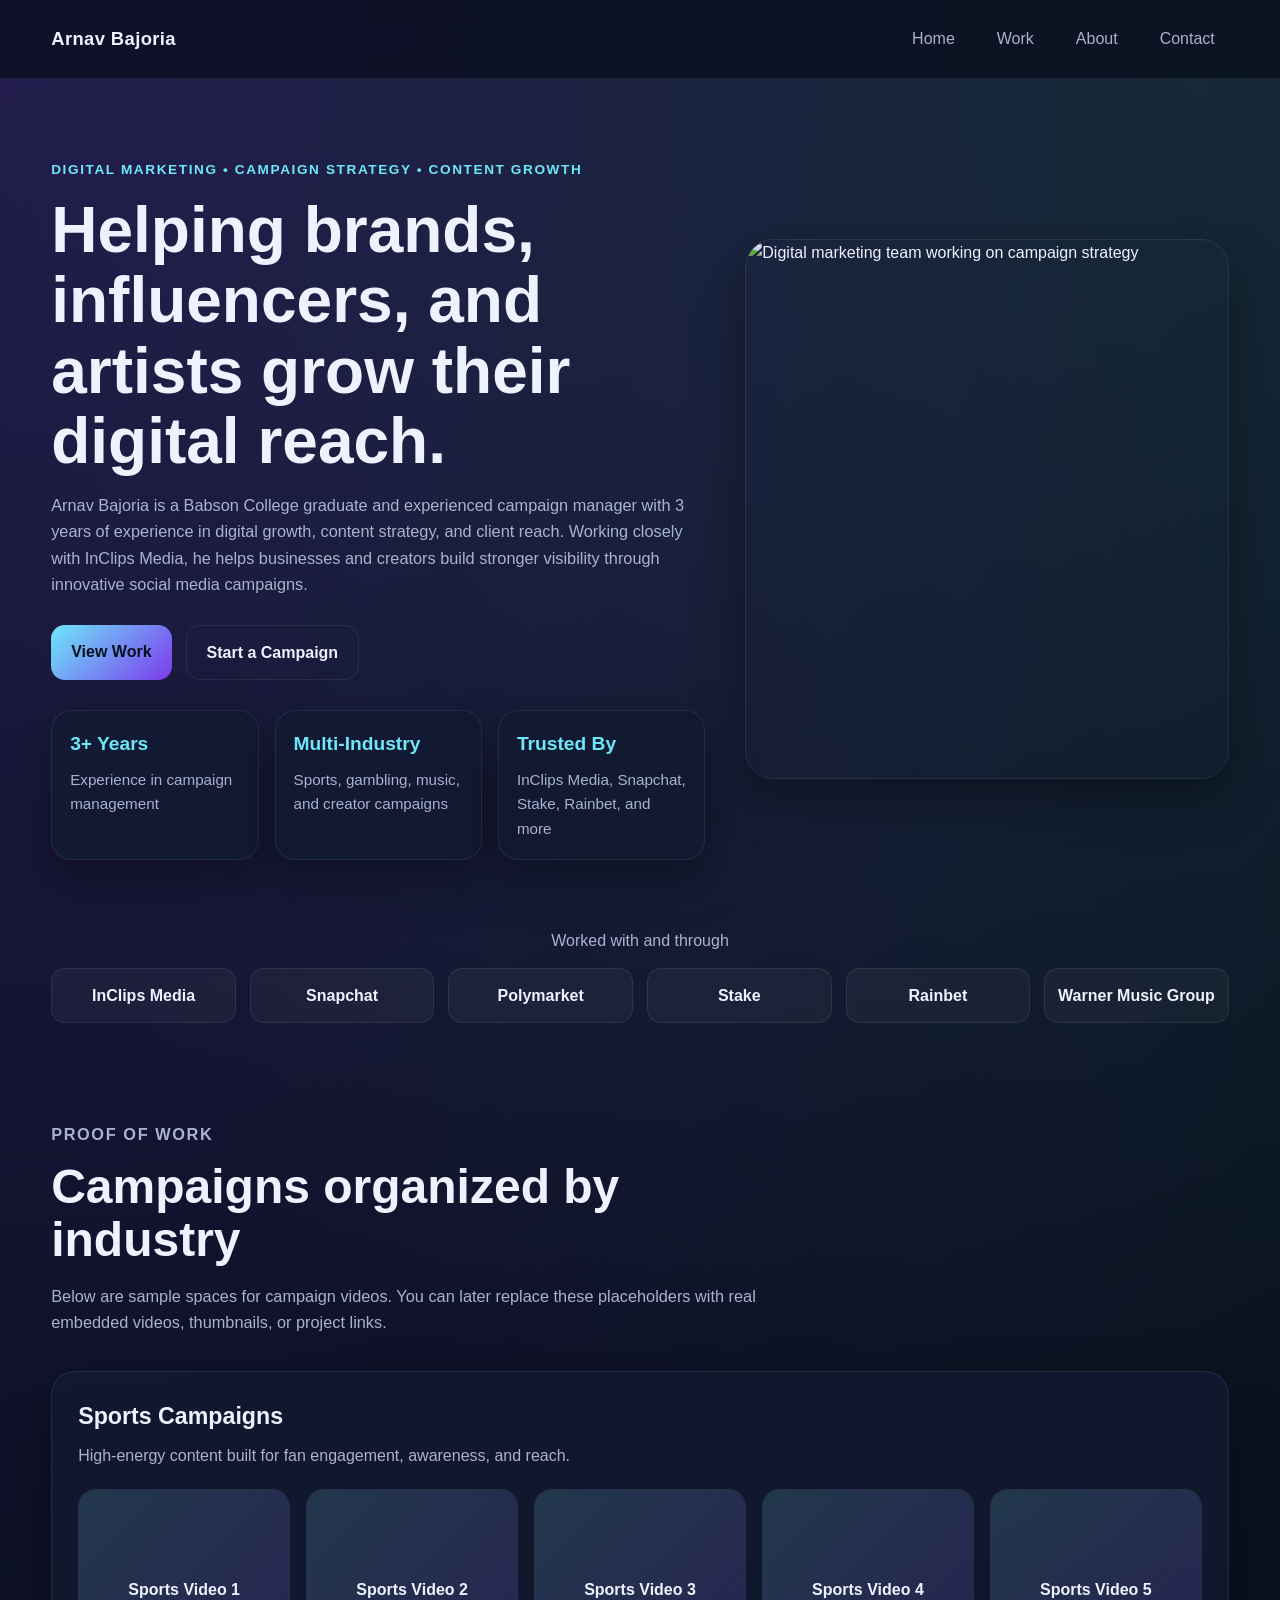
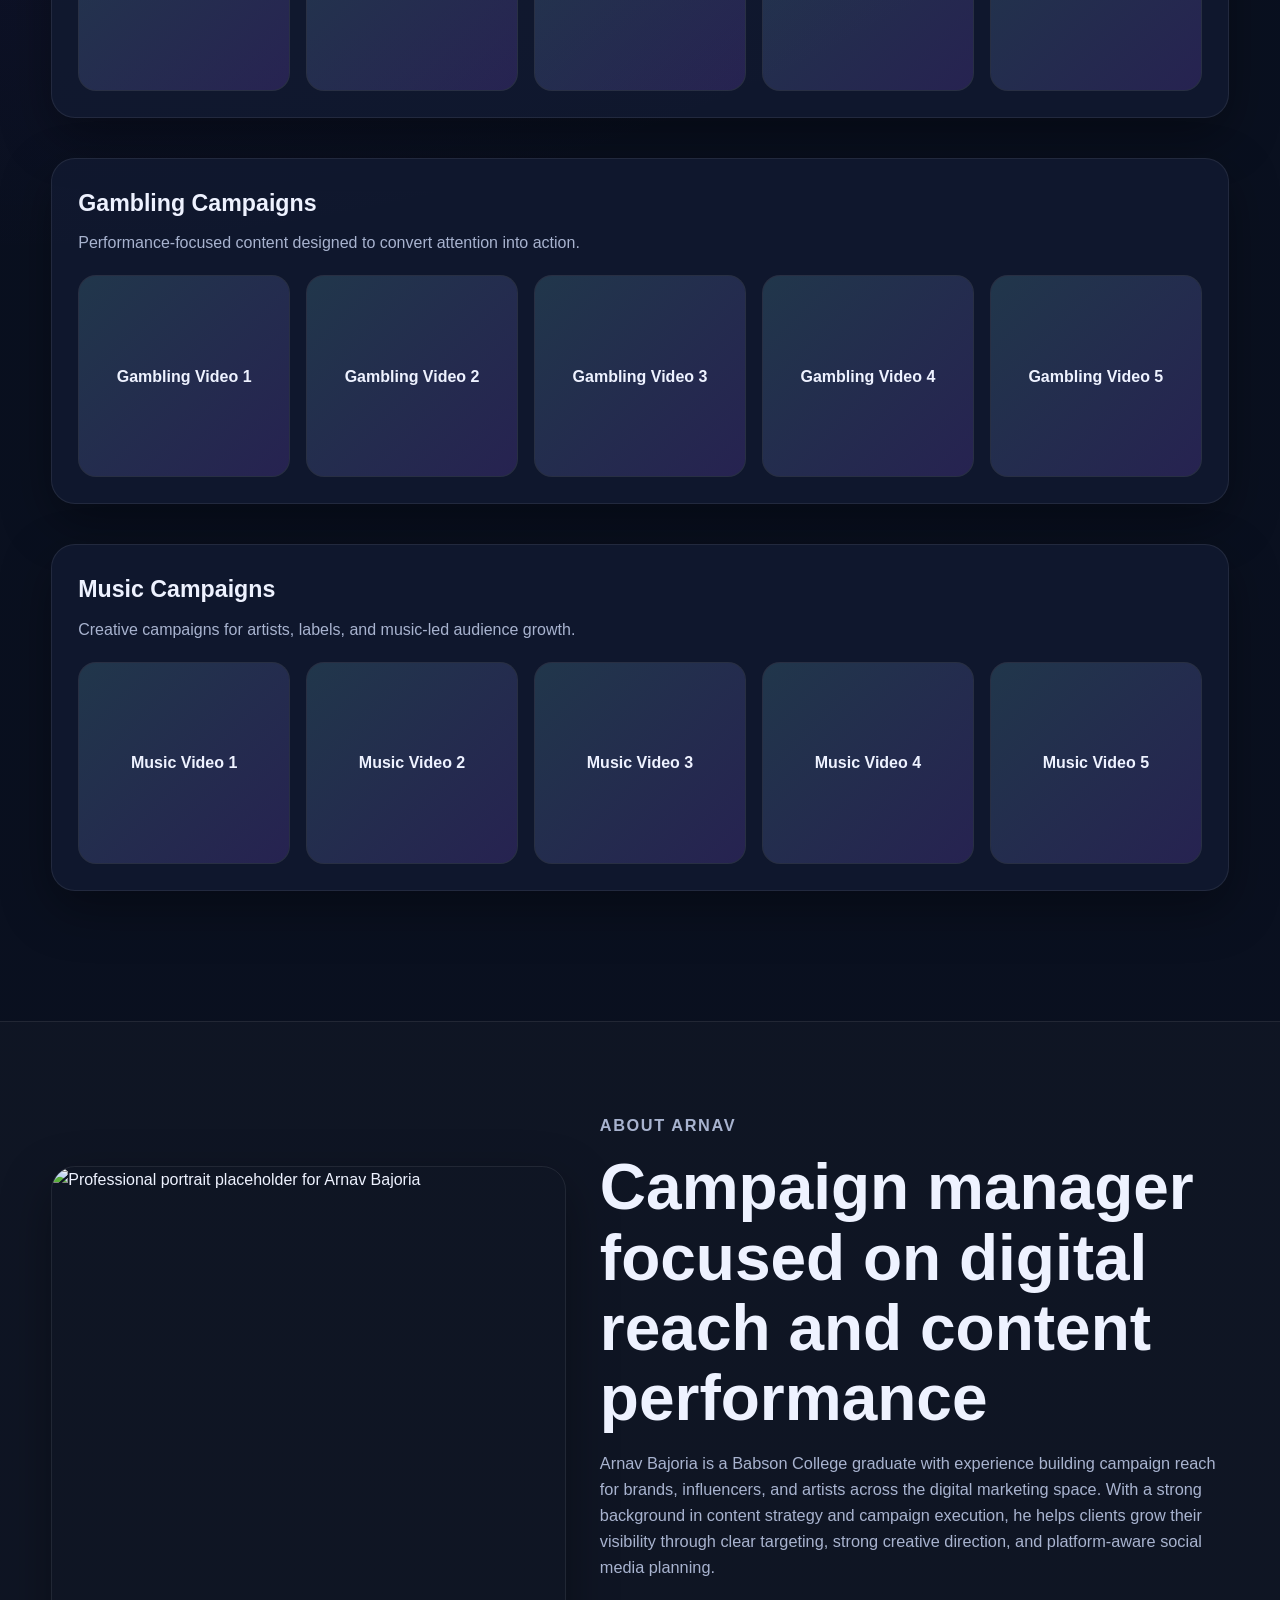
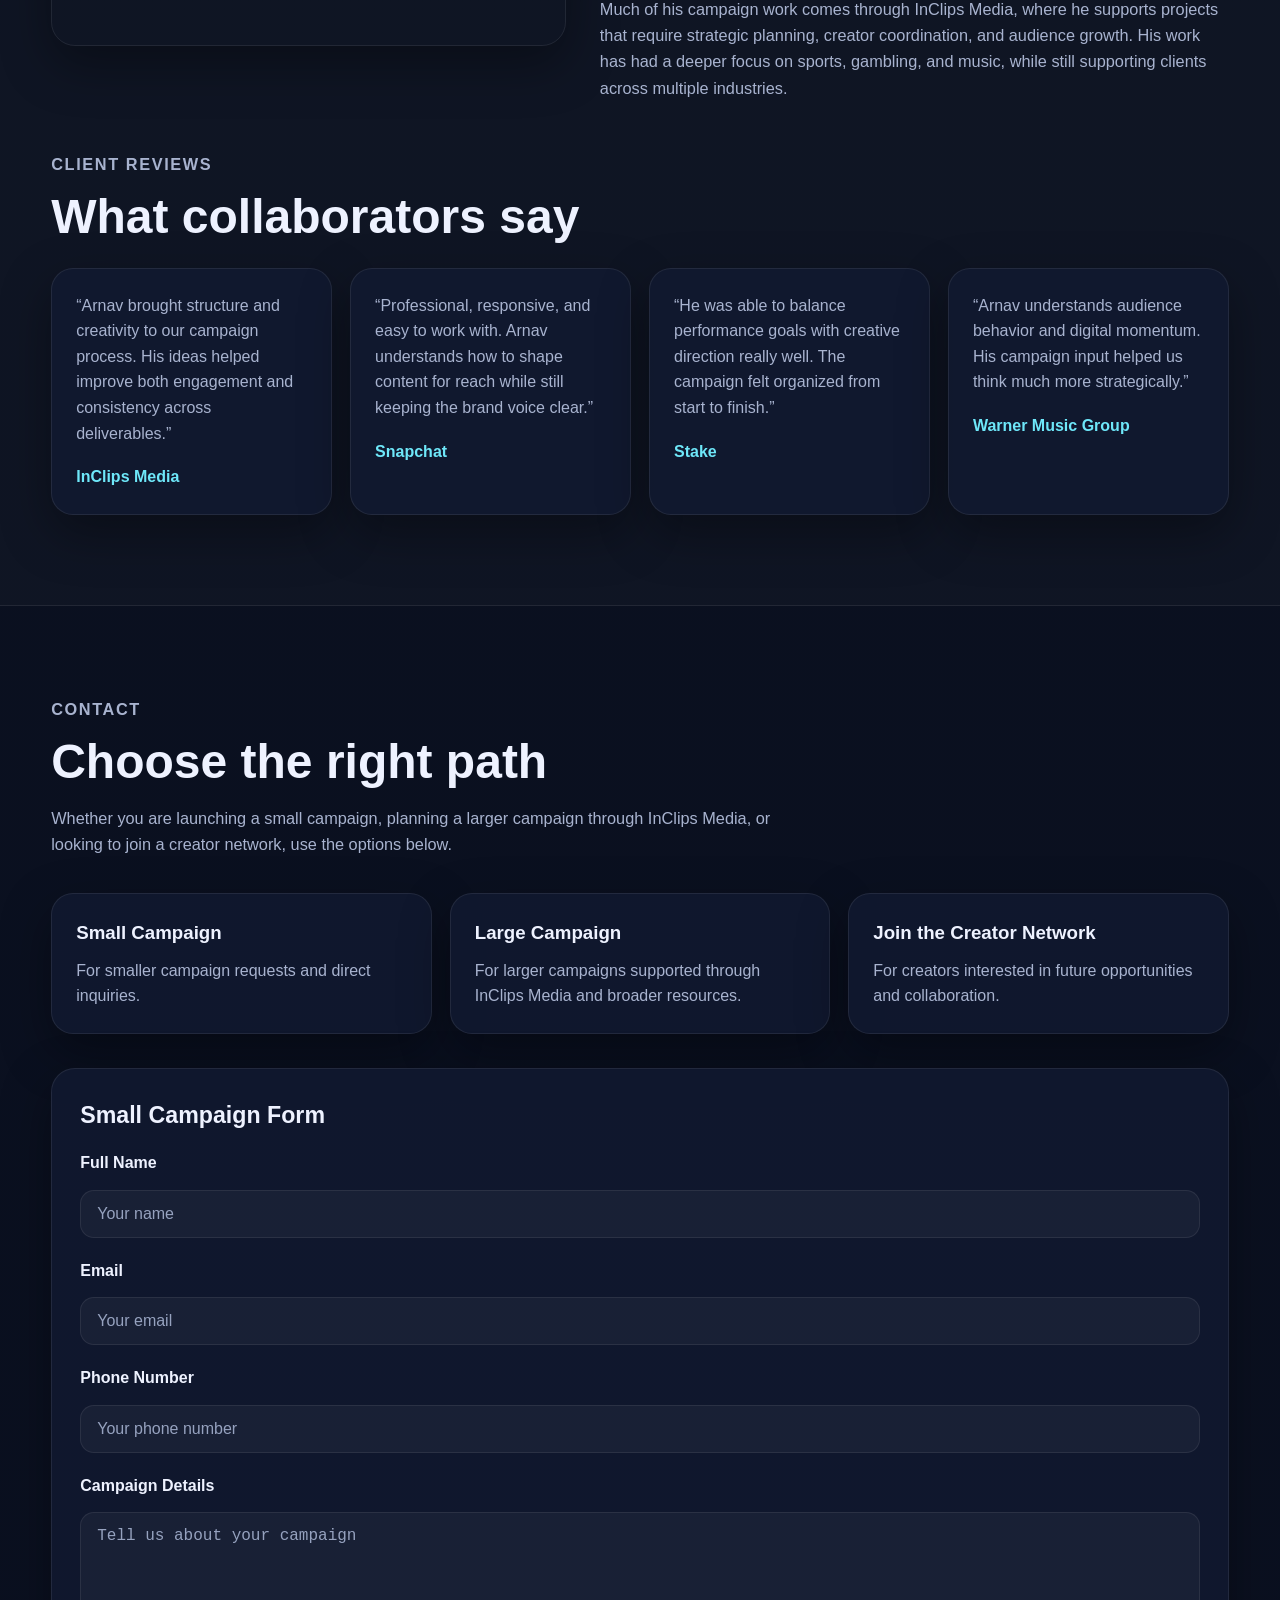
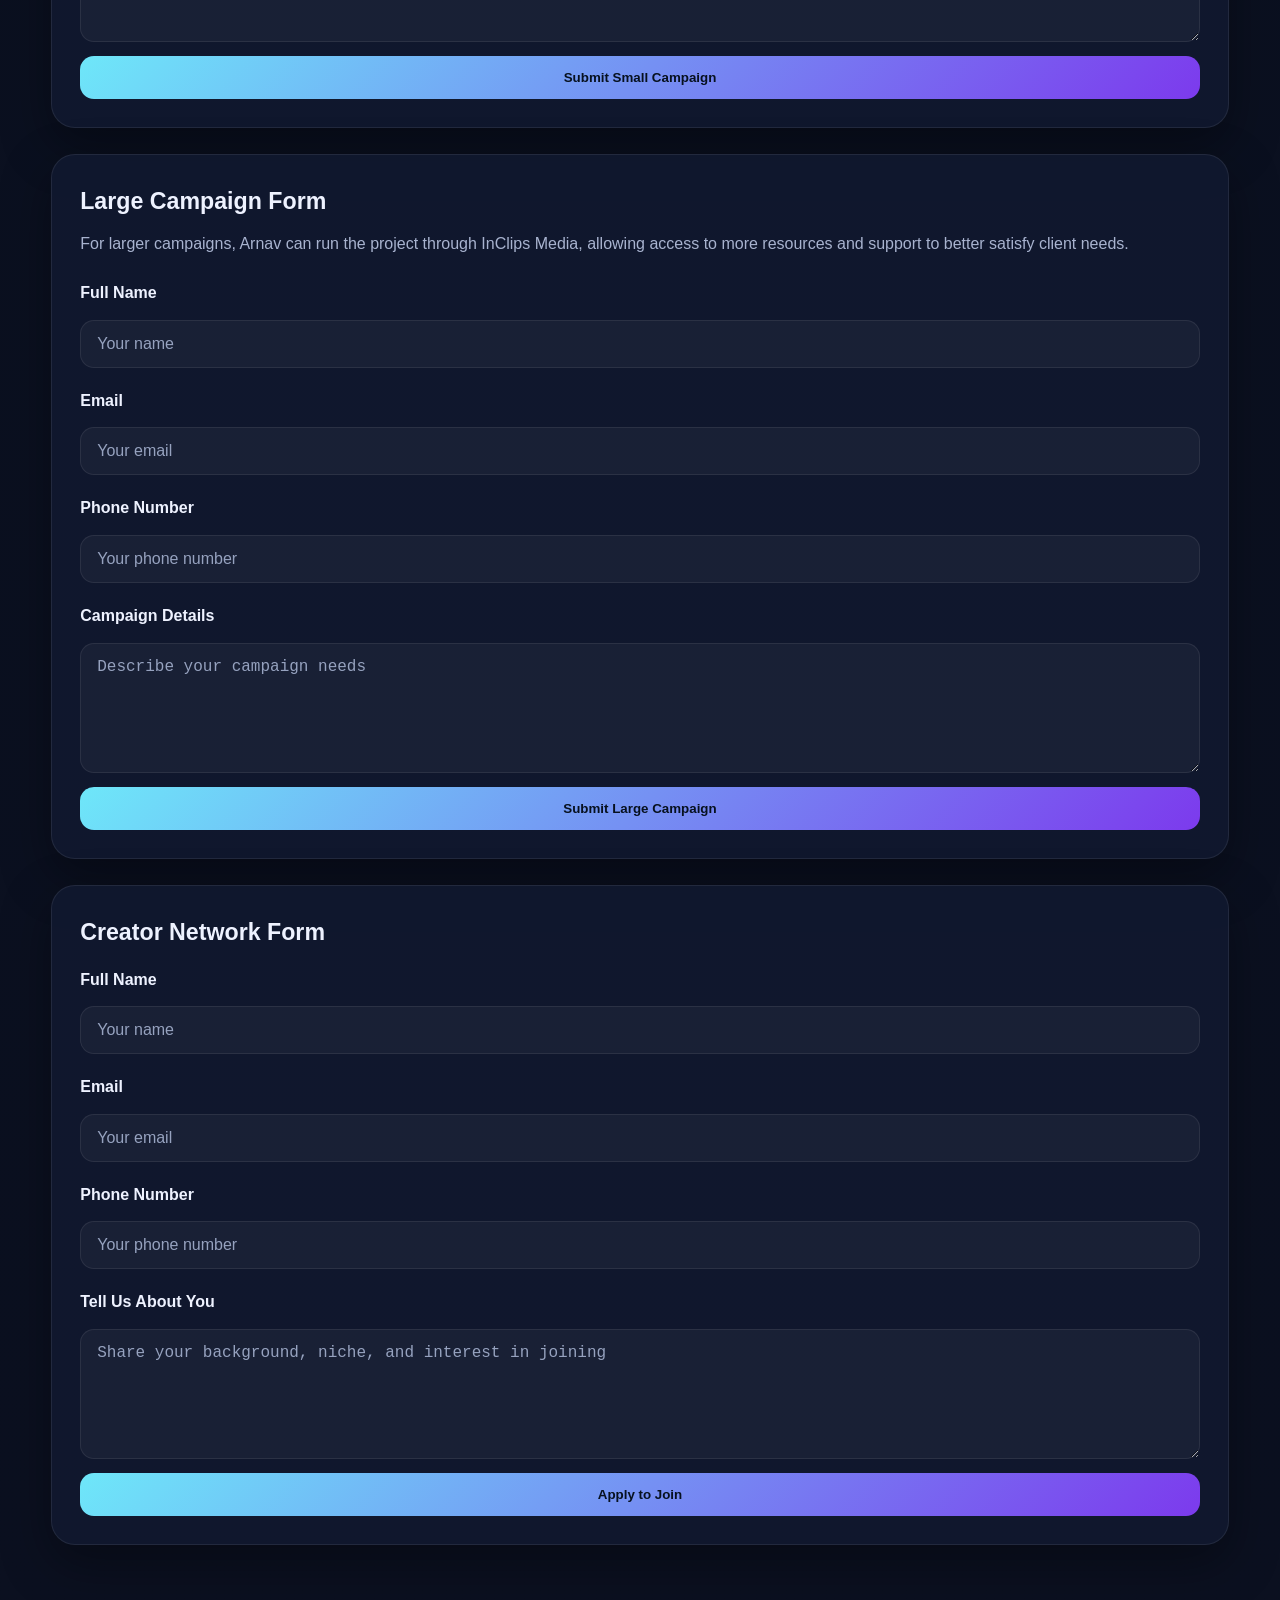
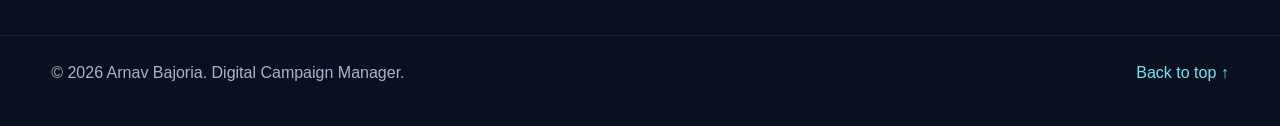
==== index.html @ fbb7089d "mini project work" ====
<!DOCTYPE html>
<html lang="en">
<head>
  <meta charset="UTF-8" />
  <meta name="viewport" content="width=device-width, initial-scale=1.0" />
  <title>Arnav Bajoria | Digital Campaign Manager</title>
  <link rel="preconnect" href="https://images.unsplash.com">
  <link rel="stylesheet" href="styles.css" />
</head>
<body>
  <header class="site-header">
    <div class="container nav-wrap">
      <a href="#home" class="logo">Arnav Bajoria</a>

      <nav class="main-nav" aria-label="Main navigation">
        <a href="#home">Home</a>
        <a href="#work">Work</a>
        <a href="#about">About</a>
        <a href="#contact">Contact</a>
      </nav>
    </div>
  </header>

  <main>
    <!-- HOME -->
    <section id="home" class="hero">
      <div class="container hero-grid">
        <div class="hero-text">
          <p class="eyebrow">Digital Marketing • Campaign Strategy • Content Growth</p>
          <h1>Helping brands, influencers, and artists grow their digital reach.</h1>
          <p class="hero-description">
            Arnav Bajoria is a Babson College graduate and experienced campaign manager
            with 3 years of experience in digital growth, content strategy, and client reach.
            Working closely with InClips Media, he helps businesses and creators build
            stronger visibility through innovative social media campaigns.
          </p>

          <div class="hero-buttons">
            <a href="#work" class="btn btn-primary">View Work</a>
            <a href="#contact" class="btn btn-secondary">Start a Campaign</a>
          </div>

          <div class="stats">
            <div class="stat-card">
              <h3>3+ Years</h3>
              <p>Experience in campaign management</p>
            </div>
            <div class="stat-card">
              <h3>Multi-Industry</h3>
              <p>Sports, gambling, music, and creator campaigns</p>
            </div>
            <div class="stat-card">
              <h3>Trusted By</h3>
              <p>InClips Media, Snapchat, Stake, Rainbet, and more</p>
            </div>
          </div>
        </div>

        <div class="hero-media">
          <img
            src="https://images.unsplash.com/photo-1516321318423-f06f85e504b3?auto=format&fit=crop&w=900&q=80"
            alt="Digital marketing team working on campaign strategy"
          />
        </div>
      </div>
    </section>

    <!-- CLIENT STRIP -->
    <section class="client-strip">
      <div class="container">
        <p class="client-strip-title">Worked with and through</p>
        <div class="client-grid">
          <span>InClips Media</span>
          <span>Snapchat</span>
          <span>Polymarket</span>
          <span>Stake</span>
          <span>Rainbet</span>
          <span>Warner Music Group</span>
        </div>
      </div>
    </section>

    <!-- WORK -->
    <section id="work" class="section">
      <div class="container">
        <div class="section-heading">
          <p class="eyebrow">Proof of Work</p>
          <h2>Campaigns organized by industry</h2>
          <p>
            Below are sample spaces for campaign videos. You can later replace these
            placeholders with real embedded videos, thumbnails, or project links.
          </p>
        </div>

        <div class="industry-block">
          <div class="industry-header">
            <h3>Sports Campaigns</h3>
            <p>High-energy content built for fan engagement, awareness, and reach.</p>
          </div>
          <div class="video-grid">
            <div class="video-card"><div class="video-placeholder">Sports Video 1</div></div>
            <div class="video-card"><div class="video-placeholder">Sports Video 2</div></div>
            <div class="video-card"><div class="video-placeholder">Sports Video 3</div></div>
            <div class="video-card"><div class="video-placeholder">Sports Video 4</div></div>
            <div class="video-card"><div class="video-placeholder">Sports Video 5</div></div>
          </div>
        </div>

        <div class="industry-block">
          <div class="industry-header">
            <h3>Gambling Campaigns</h3>
            <p>Performance-focused content designed to convert attention into action.</p>
          </div>
          <div class="video-grid">
            <div class="video-card"><div class="video-placeholder">Gambling Video 1</div></div>
            <div class="video-card"><div class="video-placeholder">Gambling Video 2</div></div>
            <div class="video-card"><div class="video-placeholder">Gambling Video 3</div></div>
            <div class="video-card"><div class="video-placeholder">Gambling Video 4</div></div>
            <div class="video-card"><div class="video-placeholder">Gambling Video 5</div></div>
          </div>
        </div>

        <div class="industry-block">
          <div class="industry-header">
            <h3>Music Campaigns</h3>
            <p>Creative campaigns for artists, labels, and music-led audience growth.</p>
          </div>
          <div class="video-grid">
            <div class="video-card"><div class="video-placeholder">Music Video 1</div></div>
            <div class="video-card"><div class="video-placeholder">Music Video 2</div></div>
            <div class="video-card"><div class="video-placeholder">Music Video 3</div></div>
            <div class="video-card"><div class="video-placeholder">Music Video 4</div></div>
            <div class="video-card"><div class="video-placeholder">Music Video 5</div></div>
          </div>
        </div>
      </div>
    </section>

    <!-- ABOUT -->
    <section id="about" class="section alt-section">
      <div class="container">
        <div class="about-grid">
          <div class="about-image">
            <img
              src="https://images.unsplash.com/photo-1500648767791-00dcc994a43e?auto=format&fit=crop&w=900&q=80"
              alt="Professional portrait placeholder for Arnav Bajoria"
            />
          </div>

          <div class="about-text">
            <p class="eyebrow">About Arnav</p>
            <h2>Campaign manager focused on digital reach and content performance</h2>
            <p>
              Arnav Bajoria is a Babson College graduate with experience building campaign
              reach for brands, influencers, and artists across the digital marketing space.
              With a strong background in content strategy and campaign execution, he helps
              clients grow their visibility through clear targeting, strong creative direction,
              and platform-aware social media planning.
            </p>
            <p>
              Much of his campaign work comes through InClips Media, where he supports
              projects that require strategic planning, creator coordination, and audience
              growth. His work has had a deeper focus on sports, gambling, and music, while
              still supporting clients across multiple industries.
            </p>
          </div>
        </div>

        <div class="section-heading reviews-heading">
          <p class="eyebrow">Client Reviews</p>
          <h2>What collaborators say</h2>
        </div>

        <div class="reviews-grid">
          <article class="review-card">
            <p class="review-text">
              “Arnav brought structure and creativity to our campaign process. His ideas
              helped improve both engagement and consistency across deliverables.”
            </p>
            <h4>InClips Media</h4>
          </article>

          <article class="review-card">
            <p class="review-text">
              “Professional, responsive, and easy to work with. Arnav understands how to
              shape content for reach while still keeping the brand voice clear.”
            </p>
            <h4>Snapchat</h4>
          </article>

          <article class="review-card">
            <p class="review-text">
              “He was able to balance performance goals with creative direction really well.
              The campaign felt organized from start to finish.”
            </p>
            <h4>Stake</h4>
          </article>

          <article class="review-card">
            <p class="review-text">
              “Arnav understands audience behavior and digital momentum. His campaign
              input helped us think much more strategically.”
            </p>
            <h4>Warner Music Group</h4>
          </article>
        </div>
      </div>
    </section>

    <!-- CONTACT -->
    <section id="contact" class="section">
      <div class="container">
        <div class="section-heading">
          <p class="eyebrow">Contact</p>
          <h2>Choose the right path</h2>
          <p>
            Whether you are launching a small campaign, planning a larger campaign through
            InClips Media, or looking to join a creator network, use the options below.
          </p>
        </div>

        <div class="contact-links-grid">
          <a href="#small-campaign" class="contact-link-card">
            <h3>Small Campaign</h3>
            <p>For smaller campaign requests and direct inquiries.</p>
          </a>

          <a href="#large-campaign" class="contact-link-card">
            <h3>Large Campaign</h3>
            <p>For larger campaigns supported through InClips Media and broader resources.</p>
          </a>

          <a href="#creator-network" class="contact-link-card">
            <h3>Join the Creator Network</h3>
            <p>For creators interested in future opportunities and collaboration.</p>
          </a>
        </div>

        <div class="forms-stack">
          <article id="small-campaign" class="form-card">
            <h3>Small Campaign Form</h3>
            <form>
              <label for="small-name">Full Name</label>
              <input type="text" id="small-name" name="small-name" placeholder="Your name" required>

              <label for="small-email">Email</label>
              <input type="email" id="small-email" name="small-email" placeholder="Your email" required>

              <label for="small-phone">Phone Number</label>
              <input type="tel" id="small-phone" name="small-phone" placeholder="Your phone number" required>

              <label for="small-details">Campaign Details</label>
              <textarea id="small-details" name="small-details" rows="5" placeholder="Tell us about your campaign" required></textarea>

              <button type="submit" class="btn btn-primary">Submit Small Campaign</button>
            </form>
          </article>

          <article id="large-campaign" class="form-card">
            <h3>Large Campaign Form</h3>
            <p class="form-note">
              For larger campaigns, Arnav can run the project through InClips Media,
              allowing access to more resources and support to better satisfy client needs.
            </p>

            <form>
              <label for="large-name">Full Name</label>
              <input type="text" id="large-name" name="large-name" placeholder="Your name" required>

              <label for="large-email">Email</label>
              <input type="email" id="large-email" name="large-email" placeholder="Your email" required>

              <label for="large-phone">Phone Number</label>
              <input type="tel" id="large-phone" name="large-phone" placeholder="Your phone number" required>

              <label for="large-details">Campaign Details</label>
              <textarea id="large-details" name="large-details" rows="5" placeholder="Describe your campaign needs" required></textarea>

              <button type="submit" class="btn btn-primary">Submit Large Campaign</button>
            </form>
          </article>

          <article id="creator-network" class="form-card">
            <h3>Creator Network Form</h3>
            <form>
              <label for="creator-name">Full Name</label>
              <input type="text" id="creator-name" name="creator-name" placeholder="Your name" required>

              <label for="creator-email">Email</label>
              <input type="email" id="creator-email" name="creator-email" placeholder="Your email" required>

              <label for="creator-phone">Phone Number</label>
              <input type="tel" id="creator-phone" name="creator-phone" placeholder="Your phone number" required>

              <label for="creator-details">Tell Us About You</label>
              <textarea id="creator-details" name="creator-details" rows="5" placeholder="Share your background, niche, and interest in joining" required></textarea>

              <button type="submit" class="btn btn-primary">Apply to Join</button>
            </form>
          </article>
        </div>
      </div>
    </section>
  </main>

  <footer class="site-footer">
    <div class="container footer-wrap">
      <p>© 2026 Arnav Bajoria. Digital Campaign Manager.</p>
      <a href="#home">Back to top ↑</a>
    </div>
  </footer>
</body>
</html>
---- styles.css ----
:root {
  --bg: #0b1020;
  --bg-soft: #121a31;
  --card: rgba(18, 26, 49, 0.82);
  --card-solid: #151f3b;
  --text: #eef2ff;
  --muted: #a8b3cf;
  --line: rgba(255, 255, 255, 0.08);
  --accent: #6ee7f9;
  --accent-2: #7c3aed;
  --accent-3: #22c55e;
  --shadow: 0 18px 50px rgba(0, 0, 0, 0.35);
  --radius: 20px;
  --max-width: 1200px;
}

* {
  box-sizing: border-box;
  margin: 0;
  padding: 0;
}

html {
  scroll-behavior: smooth;
}

body {
  font-family: Arial, Helvetica, sans-serif;
  background:
    radial-gradient(circle at top left, rgba(124, 58, 237, 0.22), transparent 28%),
    radial-gradient(circle at top right, rgba(34, 197, 94, 0.14), transparent 24%),
    linear-gradient(180deg, #09101f 0%, #0b1020 100%);
  color: var(--text);
  line-height: 1.6;
}

img {
  width: 100%;
  display: block;
}

.container {
  width: min(92%, var(--max-width));
  margin: 0 auto;
}

.site-header {
  position: sticky;
  top: 0;
  z-index: 1000;
  backdrop-filter: blur(12px);
  background: rgba(8, 12, 26, 0.7);
  border-bottom: 1px solid var(--line);
}

.nav-wrap {
  min-height: 78px;
  display: flex;
  align-items: center;
  justify-content: space-between;
  gap: 20px;
}

.logo {
  color: var(--text);
  text-decoration: none;
  font-size: 1.15rem;
  font-weight: 700;
  letter-spacing: 0.4px;
}

.main-nav {
  display: flex;
  flex-wrap: wrap;
  gap: 14px;
}

.main-nav a {
  color: var(--muted);
  text-decoration: none;
  padding: 10px 14px;
  border-radius: 999px;
  transition: 0.25s ease;
}

.main-nav a:hover {
  color: var(--text);
  background: rgba(255, 255, 255, 0.06);
}

.hero {
  padding: 80px 0 50px;
}

.hero-grid {
  display: grid;
  grid-template-columns: 1.15fr 0.85fr;
  gap: 40px;
  align-items: center;
}

.eyebrow {
  color: var(--accent);
  font-weight: 700;
  text-transform: uppercase;
  letter-spacing: 1.6px;
  font-size: 0.85rem;
  margin-bottom: 14px;
}

.hero h1,
.section-heading h2,
.about-text h2 {
  font-size: clamp(2rem, 5vw, 4rem);
  line-height: 1.1;
  margin-bottom: 16px;
}

.hero-description,
.section-heading p,
.about-text p {
  color: var(--muted);
  font-size: 1.02rem;
}

.hero-buttons {
  display: flex;
  flex-wrap: wrap;
  gap: 14px;
  margin: 28px 0 30px;
}

.btn {
  display: inline-block;
  text-decoration: none;
  border: none;
  cursor: pointer;
  padding: 14px 20px;
  border-radius: 14px;
  font-weight: 700;
  transition: 0.25s ease;
}

.btn-primary {
  background: linear-gradient(135deg, var(--accent), var(--accent-2));
  color: #07111f;
}

.btn-primary:hover {
  transform: translateY(-2px);
  box-shadow: 0 12px 30px rgba(110, 231, 249, 0.2);
}

.btn-secondary {
  background: transparent;
  color: var(--text);
  border: 1px solid var(--line);
}

.btn-secondary:hover {
  background: rgba(255, 255, 255, 0.05);
}

.stats {
  display: grid;
  grid-template-columns: repeat(3, 1fr);
  gap: 16px;
}

.stat-card {
  background: var(--card);
  border: 1px solid var(--line);
  border-radius: var(--radius);
  padding: 18px;
  box-shadow: var(--shadow);
}

.stat-card h3 {
  color: var(--accent);
  margin-bottom: 8px;
  font-size: 1.2rem;
}

.stat-card p {
  color: var(--muted);
  font-size: 0.95rem;
}

.hero-media img {
  height: 540px;
  object-fit: cover;
  border-radius: 28px;
  border: 1px solid var(--line);
  box-shadow: var(--shadow);
}

.client-strip {
  padding: 18px 0 8px;
}

.client-strip-title {
  color: var(--muted);
  margin-bottom: 14px;
  text-align: center;
}

.client-grid {
  display: grid;
  grid-template-columns: repeat(6, 1fr);
  gap: 14px;
}

.client-grid span {
  background: rgba(255, 255, 255, 0.04);
  border: 1px solid var(--line);
  color: var(--text);
  text-align: center;
  padding: 14px 10px;
  border-radius: 14px;
  font-weight: 600;
}

.section {
  padding: 90px 0;
}

.alt-section {
  background: rgba(255, 255, 255, 0.02);
  border-top: 1px solid var(--line);
  border-bottom: 1px solid var(--line);
}

.section-heading {
  max-width: 760px;
  margin-bottom: 36px;
}

.section-heading h2 {
  font-size: clamp(1.8rem, 4vw, 3rem);
}

.industry-block {
  margin-bottom: 40px;
  padding: 26px;
  border-radius: 24px;
  background: var(--card);
  border: 1px solid var(--line);
  box-shadow: var(--shadow);
}

.industry-header {
  margin-bottom: 20px;
}

.industry-header h3 {
  font-size: 1.45rem;
  margin-bottom: 8px;
}

.industry-header p {
  color: var(--muted);
}

.video-grid {
  display: grid;
  grid-template-columns: repeat(5, 1fr);
  gap: 16px;
}

.video-card {
  background: rgba(255, 255, 255, 0.03);
  border: 1px solid var(--line);
  border-radius: 18px;
  overflow: hidden;
}

.video-placeholder {
  min-height: 200px;
  display: flex;
  align-items: center;
  justify-content: center;
  text-align: center;
  padding: 16px;
  color: var(--text);
  font-weight: 700;
  background:
    linear-gradient(135deg, rgba(110, 231, 249, 0.12), rgba(124, 58, 237, 0.16));
}

.about-grid {
  display: grid;
  grid-template-columns: 0.9fr 1.1fr;
  gap: 34px;
  align-items: center;
  margin-bottom: 50px;
}

.about-image img {
  height: 480px;
  object-fit: cover;
  border-radius: 24px;
  border: 1px solid var(--line);
  box-shadow: var(--shadow);
}

.about-text p + p {
  margin-top: 16px;
}

.reviews-heading {
  margin-bottom: 24px;
}

.reviews-grid {
  display: grid;
  grid-template-columns: repeat(4, 1fr);
  gap: 18px;
}

.review-card {
  background: var(--card);
  border: 1px solid var(--line);
  border-radius: 22px;
  padding: 24px;
  box-shadow: var(--shadow);
}

.review-text {
  color: var(--muted);
  margin-bottom: 18px;
}

.review-card h4 {
  color: var(--accent);
  font-size: 1rem;
}

.contact-links-grid {
  display: grid;
  grid-template-columns: repeat(3, 1fr);
  gap: 18px;
  margin-bottom: 34px;
}

.contact-link-card {
  display: block;
  text-decoration: none;
  color: var(--text);
  background: var(--card);
  border: 1px solid var(--line);
  border-radius: 22px;
  padding: 24px;
  transition: 0.25s ease;
  box-shadow: var(--shadow);
}

.contact-link-card:hover {
  transform: translateY(-4px);
  border-color: rgba(110, 231, 249, 0.5);
}

.contact-link-card h3 {
  margin-bottom: 10px;
}

.contact-link-card p {
  color: var(--muted);
}

.forms-stack {
  display: grid;
  gap: 26px;
}

.form-card {
  background: var(--card);
  border: 1px solid var(--line);
  border-radius: 24px;
  padding: 28px;
  box-shadow: var(--shadow);
}

.form-card h3 {
  margin-bottom: 10px;
  font-size: 1.45rem;
}

.form-note {
  color: var(--muted);
  margin-bottom: 18px;
}

form {
  display: grid;
  gap: 14px;
}

label {
  font-weight: 700;
  margin-top: 6px;
}

input,
textarea {
  width: 100%;
  background: rgba(255, 255, 255, 0.04);
  color: var(--text);
  border: 1px solid var(--line);
  border-radius: 14px;
  padding: 14px 16px;
  font-size: 1rem;
}

input::placeholder,
textarea::placeholder {
  color: #96a2bf;
}

input:focus,
textarea:focus {
  outline: none;
  border-color: rgba(110, 231, 249, 0.7);
  box-shadow: 0 0 0 4px rgba(110, 231, 249, 0.12);
}

textarea {
  resize: vertical;
  min-height: 130px;
}

.site-footer {
  border-top: 1px solid var(--line);
  padding: 24px 0 40px;
}

.footer-wrap {
  display: flex;
  justify-content: space-between;
  align-items: center;
  gap: 14px;
  flex-wrap: wrap;
}

.footer-wrap p {
  color: var(--muted);
}

.footer-wrap a {
  color: var(--accent);
  text-decoration: none;
}

@media (max-width: 1100px) {
  .video-grid {
    grid-template-columns: repeat(3, 1fr);
  }

  .reviews-grid {
    grid-template-columns: repeat(2, 1fr);
  }

  .client-grid {
    grid-template-columns: repeat(3, 1fr);
  }
}

@media (max-width: 900px) {
  .hero-grid,
  .about-grid,
  .contact-links-grid {
    grid-template-columns: 1fr;
  }

  .stats {
    grid-template-columns: 1fr;
  }

  .hero-media img,
  .about-image img {
    height: 380px;
  }
}

@media (max-width: 700px) {
  .nav-wrap {
    flex-direction: column;
    justify-content: center;
    padding: 16px 0;
  }

  .main-nav {
    justify-content: center;
  }

  .section,
  .hero {
    padding: 70px 0;
  }

  .video-grid,
  .reviews-grid,
  .client-grid {
    grid-template-columns: 1fr;
  }

  .industry-block,
  .review-card,
  .form-card,
  .contact-link-card {
    padding: 20px;
  }

  .hero-media img,
  .about-image img {
    height: 300px;
  }
}
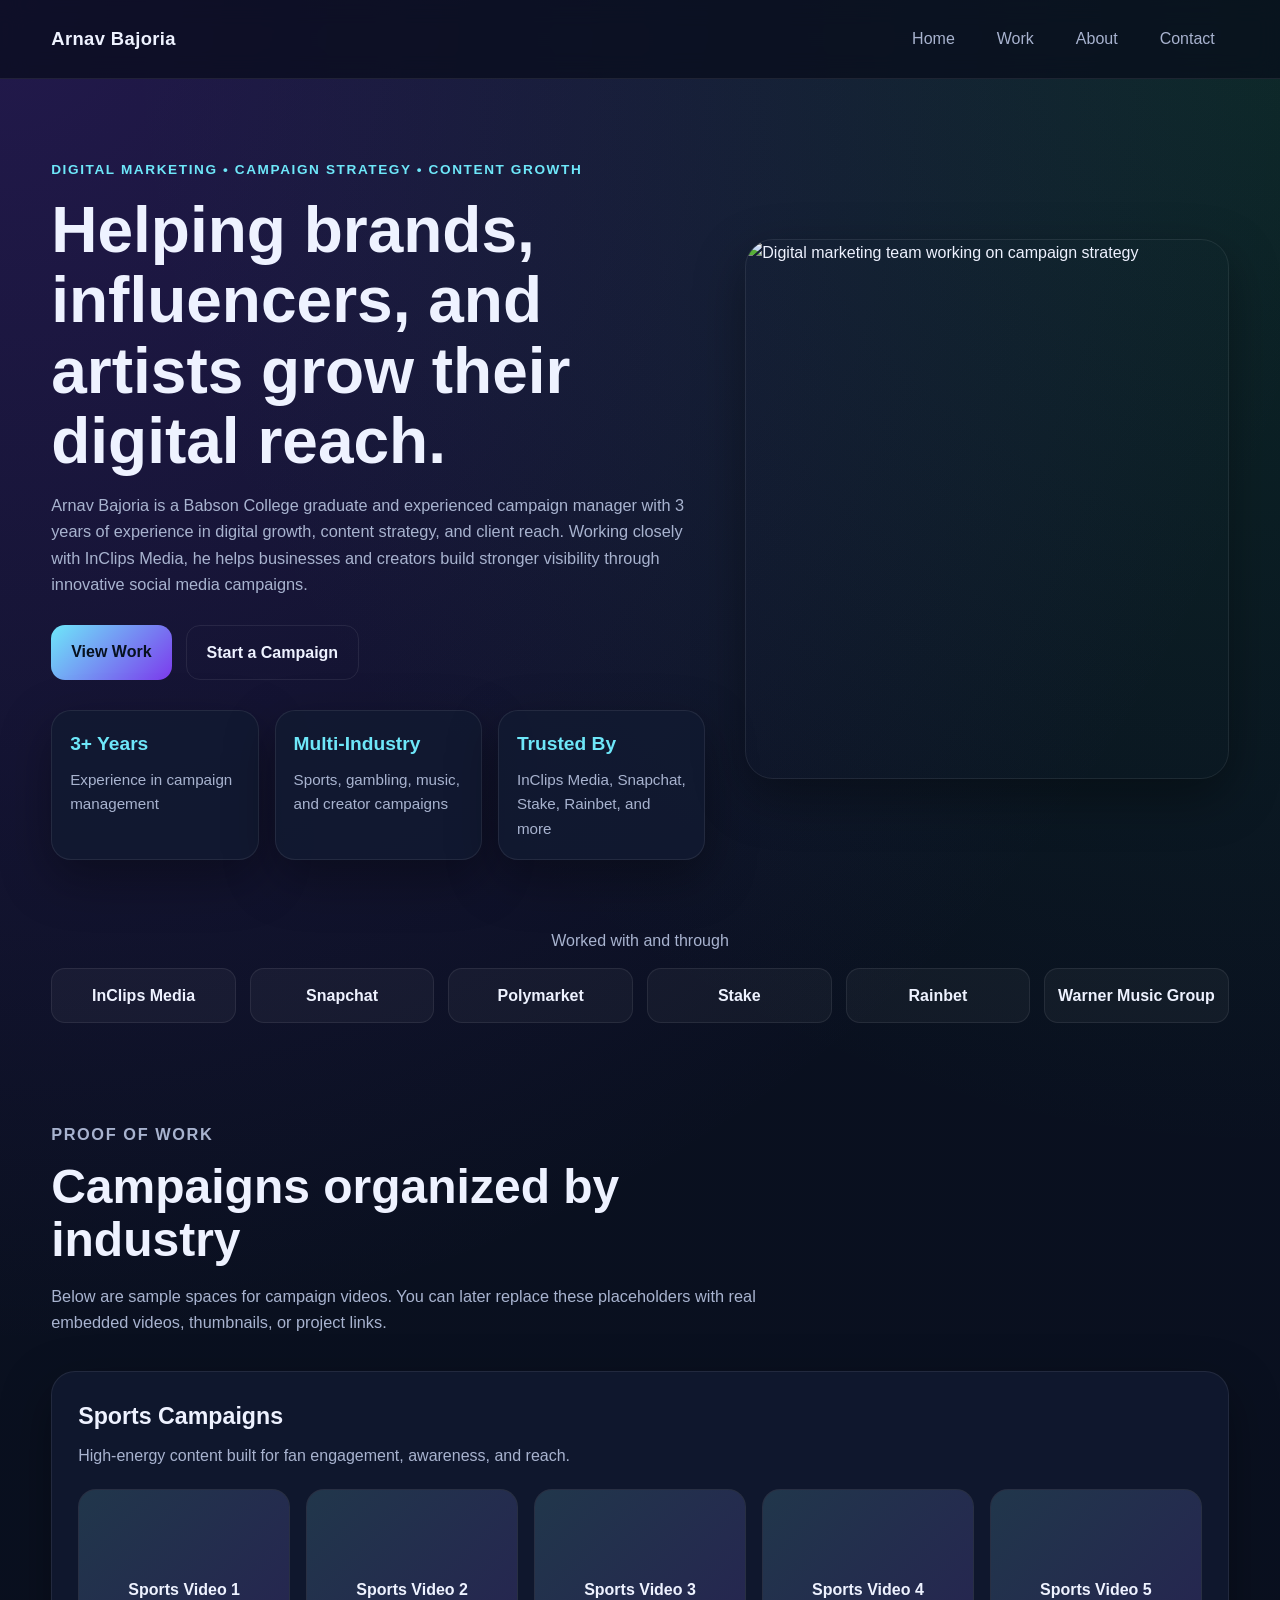
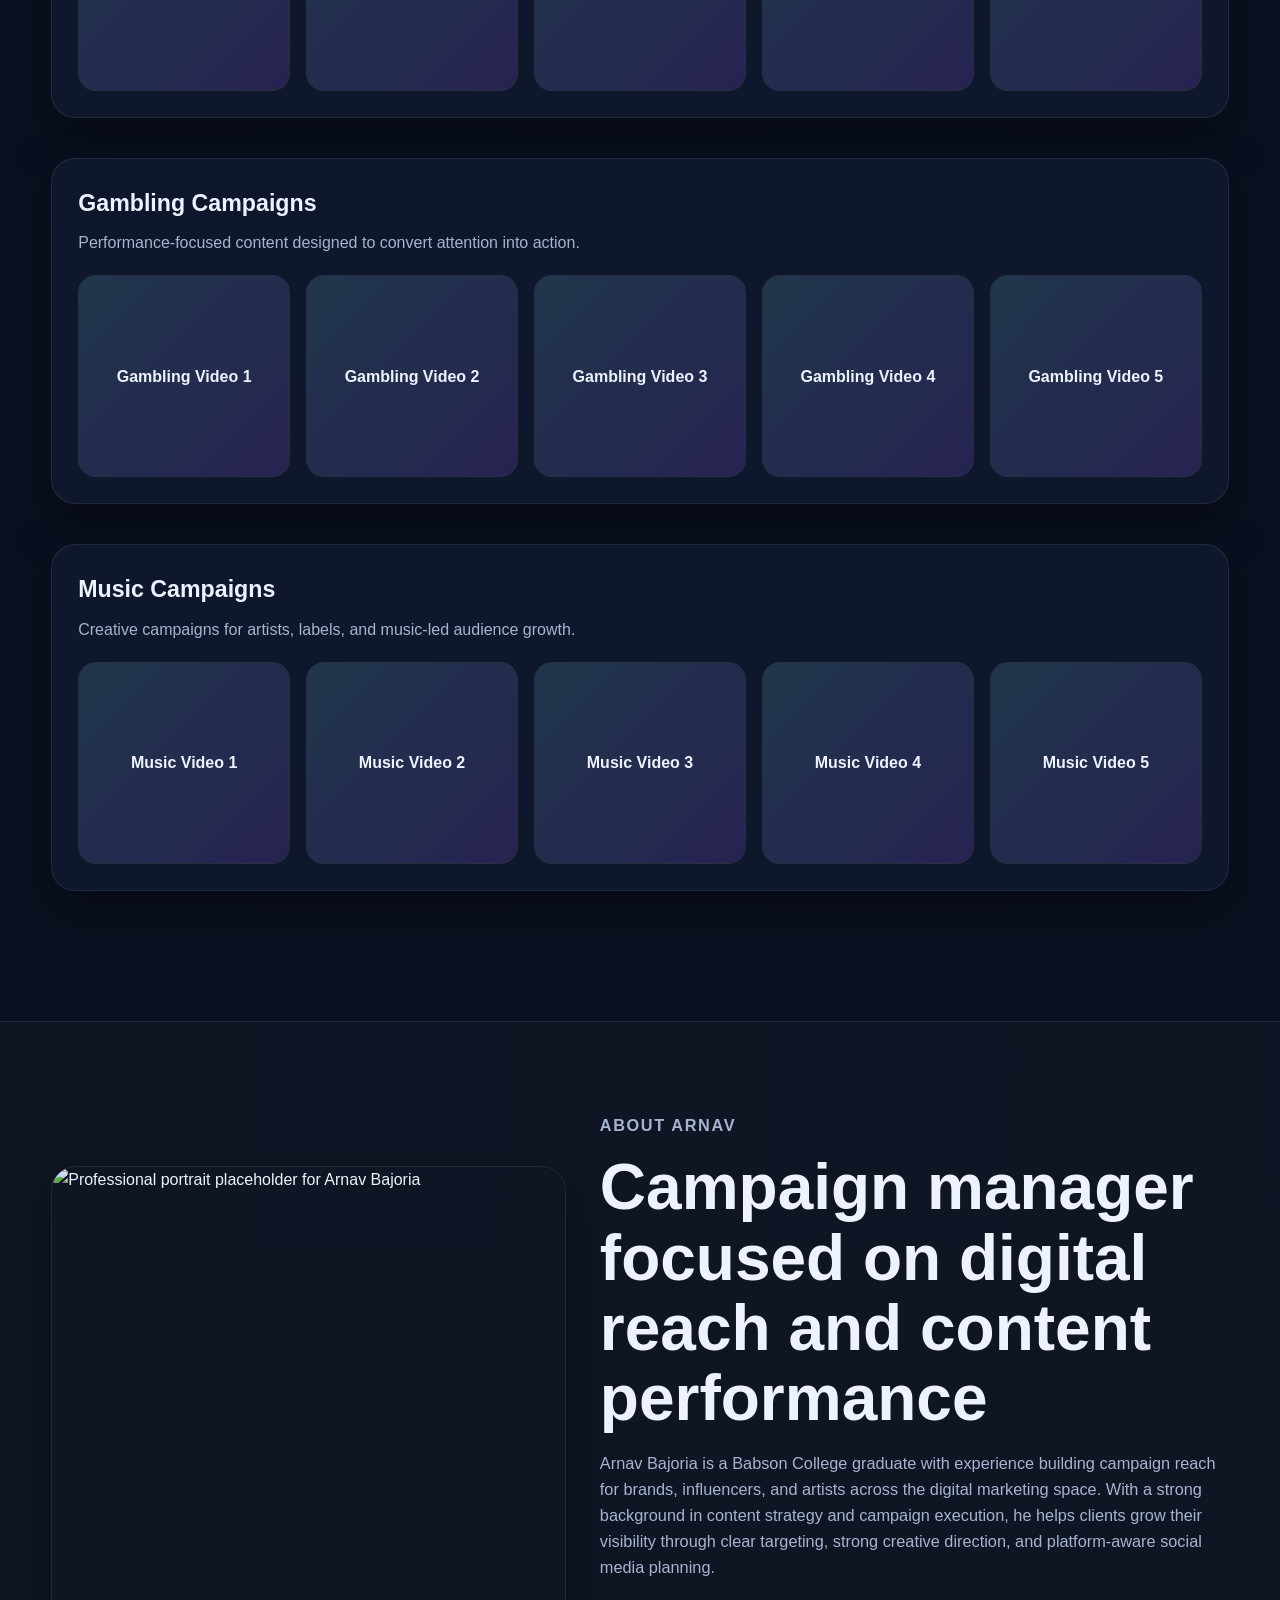
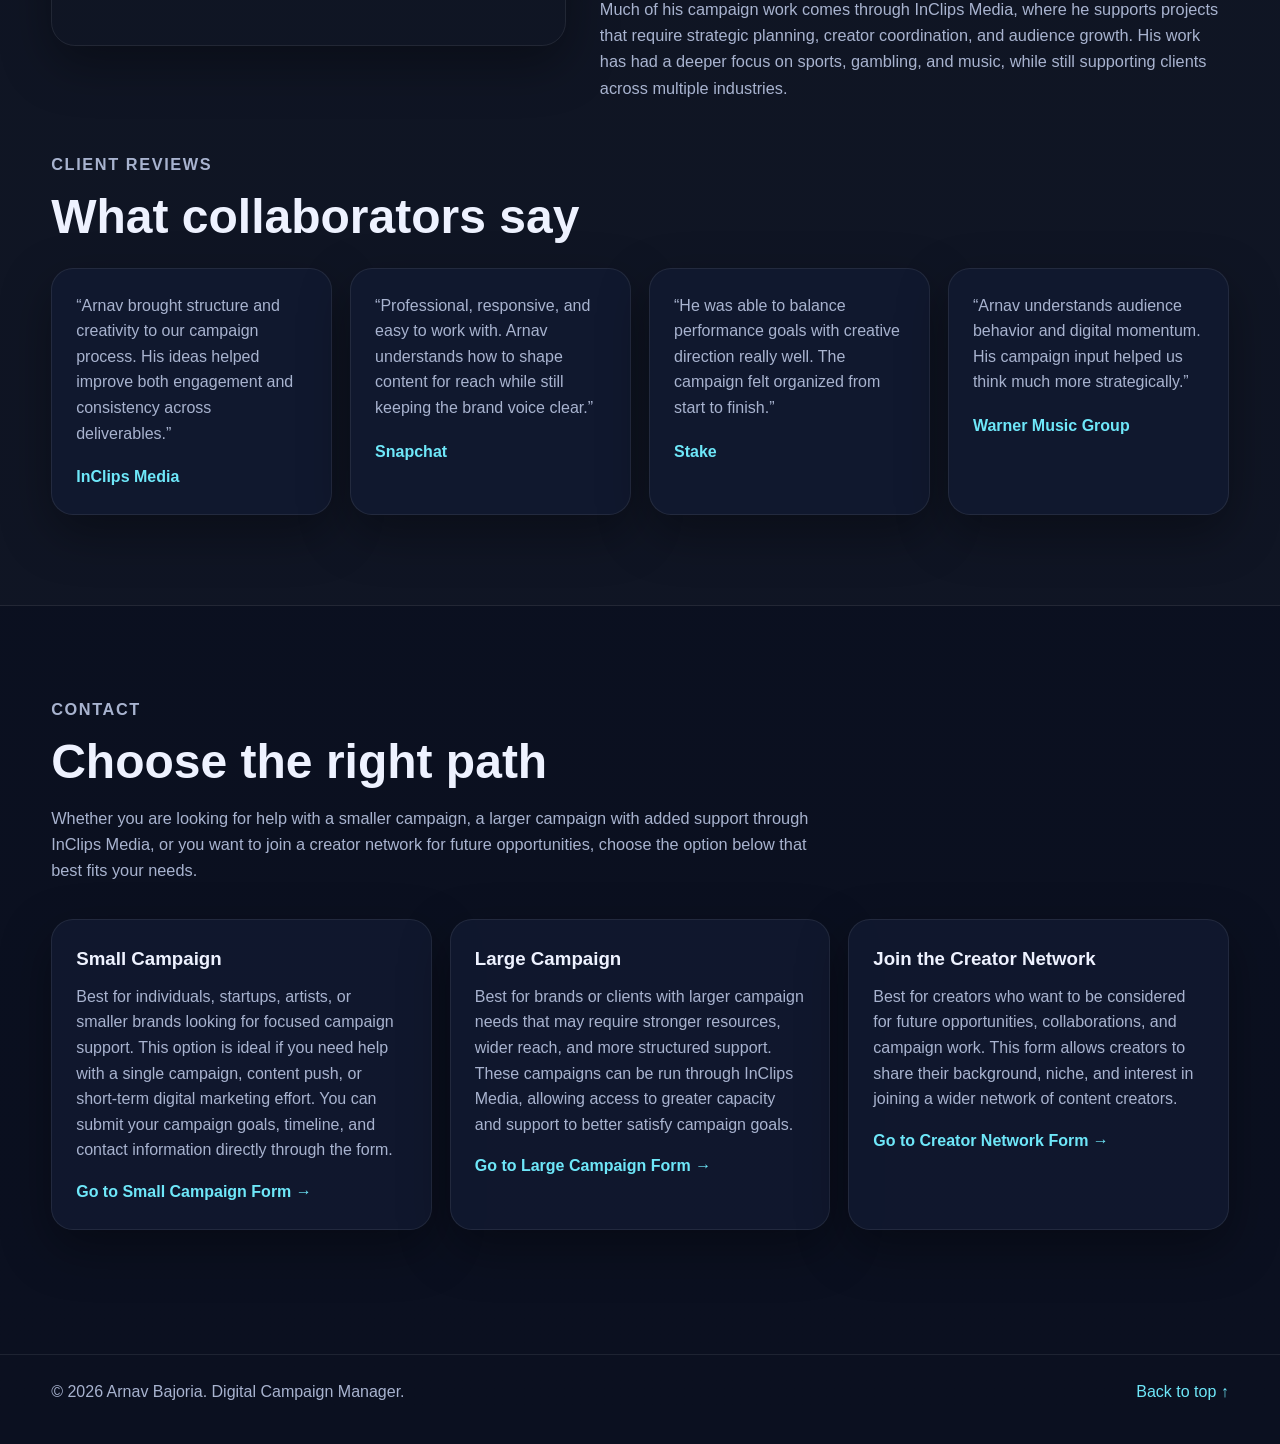
==== commit 066bdee3: "Contact pages" ====
--- a/index.html
+++ b/index.html
@@ -209,98 +209,55 @@
 
     <!-- CONTACT -->
     <section id="contact" class="section">
-      <div class="container">
-        <div class="section-heading">
-          <p class="eyebrow">Contact</p>
-          <h2>Choose the right path</h2>
-          <p>
-            Whether you are launching a small campaign, planning a larger campaign through
-            InClips Media, or looking to join a creator network, use the options below.
-          </p>
-        </div>
-
-        <div class="contact-links-grid">
-          <a href="#small-campaign" class="contact-link-card">
-            <h3>Small Campaign</h3>
-            <p>For smaller campaign requests and direct inquiries.</p>
-          </a>
-
-          <a href="#large-campaign" class="contact-link-card">
-            <h3>Large Campaign</h3>
-            <p>For larger campaigns supported through InClips Media and broader resources.</p>
-          </a>
-
-          <a href="#creator-network" class="contact-link-card">
-            <h3>Join the Creator Network</h3>
-            <p>For creators interested in future opportunities and collaboration.</p>
-          </a>
-        </div>
-
-        <div class="forms-stack">
-          <article id="small-campaign" class="form-card">
-            <h3>Small Campaign Form</h3>
-            <form>
-              <label for="small-name">Full Name</label>
-              <input type="text" id="small-name" name="small-name" placeholder="Your name" required>
-
-              <label for="small-email">Email</label>
-              <input type="email" id="small-email" name="small-email" placeholder="Your email" required>
-
-              <label for="small-phone">Phone Number</label>
-              <input type="tel" id="small-phone" name="small-phone" placeholder="Your phone number" required>
-
-              <label for="small-details">Campaign Details</label>
-              <textarea id="small-details" name="small-details" rows="5" placeholder="Tell us about your campaign" required></textarea>
-
-              <button type="submit" class="btn btn-primary">Submit Small Campaign</button>
-            </form>
-          </article>
-
-          <article id="large-campaign" class="form-card">
-            <h3>Large Campaign Form</h3>
-            <p class="form-note">
-              For larger campaigns, Arnav can run the project through InClips Media,
-              allowing access to more resources and support to better satisfy client needs.
-            </p>
-
-            <form>
-              <label for="large-name">Full Name</label>
-              <input type="text" id="large-name" name="large-name" placeholder="Your name" required>
-
-              <label for="large-email">Email</label>
-              <input type="email" id="large-email" name="large-email" placeholder="Your email" required>
-
-              <label for="large-phone">Phone Number</label>
-              <input type="tel" id="large-phone" name="large-phone" placeholder="Your phone number" required>
-
-              <label for="large-details">Campaign Details</label>
-              <textarea id="large-details" name="large-details" rows="5" placeholder="Describe your campaign needs" required></textarea>
-
-              <button type="submit" class="btn btn-primary">Submit Large Campaign</button>
-            </form>
-          </article>
-
-          <article id="creator-network" class="form-card">
-            <h3>Creator Network Form</h3>
-            <form>
-              <label for="creator-name">Full Name</label>
-              <input type="text" id="creator-name" name="creator-name" placeholder="Your name" required>
-
-              <label for="creator-email">Email</label>
-              <input type="email" id="creator-email" name="creator-email" placeholder="Your email" required>
-
-              <label for="creator-phone">Phone Number</label>
-              <input type="tel" id="creator-phone" name="creator-phone" placeholder="Your phone number" required>
-
-              <label for="creator-details">Tell Us About You</label>
-              <textarea id="creator-details" name="creator-details" rows="5" placeholder="Share your background, niche, and interest in joining" required></textarea>
-
-              <button type="submit" class="btn btn-primary">Apply to Join</button>
-            </form>
-          </article>
-        </div>
-      </div>
-    </section>
+  <div class="container">
+    <div class="section-heading">
+      <p class="eyebrow">Contact</p>
+      <h2>Choose the right path</h2>
+      <p>
+        Whether you are looking for help with a smaller campaign, a larger campaign
+        with added support through InClips Media, or you want to join a creator
+        network for future opportunities, choose the option below that best fits
+        your needs.
+      </p>
+    </div>
+
+    <div class="contact-links-grid">
+      <a href="small-campaign.html" class="contact-link-card">
+        <h3>Small Campaign</h3>
+        <p>
+          Best for individuals, startups, artists, or smaller brands looking for
+          focused campaign support. This option is ideal if you need help with a
+          single campaign, content push, or short-term digital marketing effort.
+          You can submit your campaign goals, timeline, and contact information
+          directly through the form.
+        </p>
+        <span class="card-link-text">Go to Small Campaign Form →</span>
+      </a>
+
+      <a href="large-campaign.html" class="contact-link-card">
+        <h3>Large Campaign</h3>
+        <p>
+          Best for brands or clients with larger campaign needs that may require
+          stronger resources, wider reach, and more structured support. These
+          campaigns can be run through InClips Media, allowing access to greater
+          capacity and support to better satisfy campaign goals.
+        </p>
+        <span class="card-link-text">Go to Large Campaign Form →</span>
+      </a>
+
+      <a href="creator-network.html" class="contact-link-card">
+        <h3>Join the Creator Network</h3>
+        <p>
+          Best for creators who want to be considered for future opportunities,
+          collaborations, and campaign work. This form allows creators to share
+          their background, niche, and interest in joining a wider network of
+          content creators.
+        </p>
+        <span class="card-link-text">Go to Creator Network Form →</span>
+      </a>
+    </div>
+  </div>
+</section>
   </main>
 
   <footer class="site-footer">
--- a/styles.css
+++ b/styles.css
@@ -367,6 +367,13 @@
   color: var(--muted);
 }
 
+.card-link-text {
+  display: inline-block;
+  margin-top: 16px;
+  font-weight: 700;
+  color: var(--accent);
+}
+
 .forms-stack {
   display: grid;
   gap: 26px;
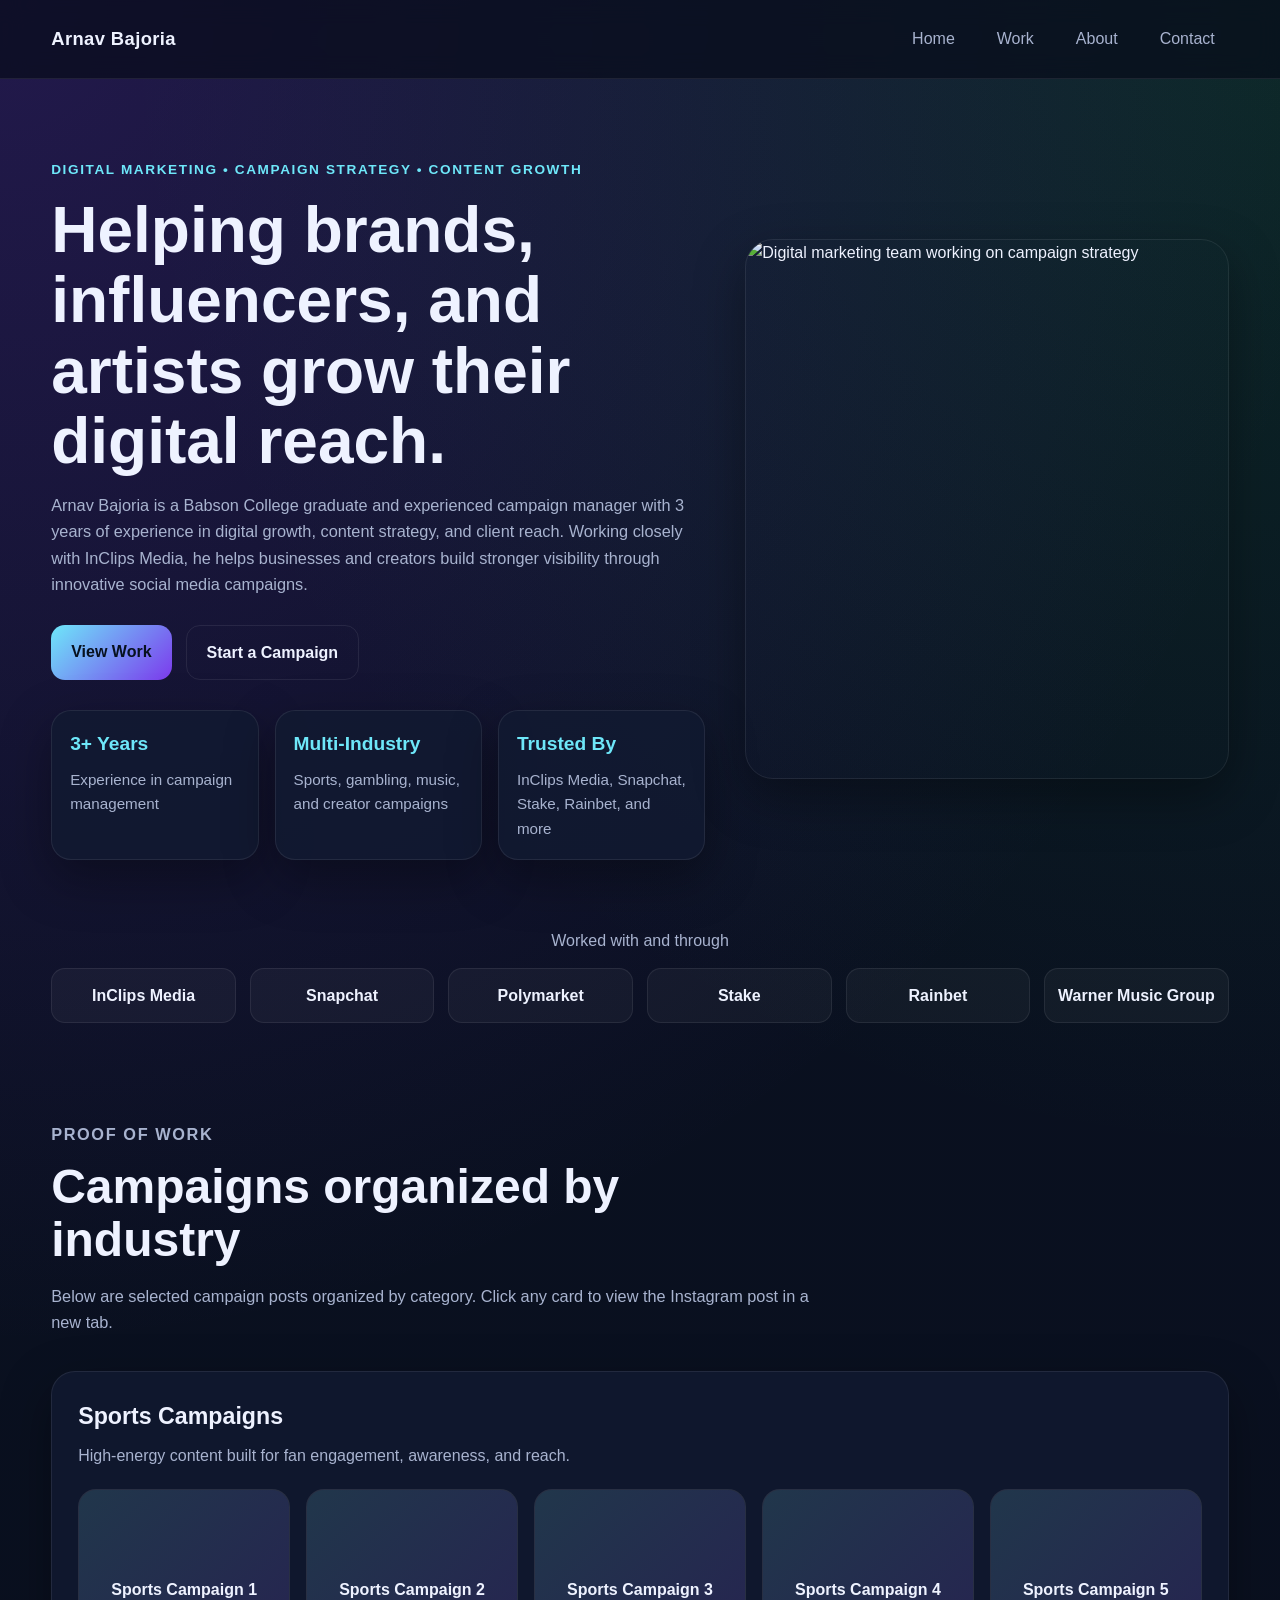
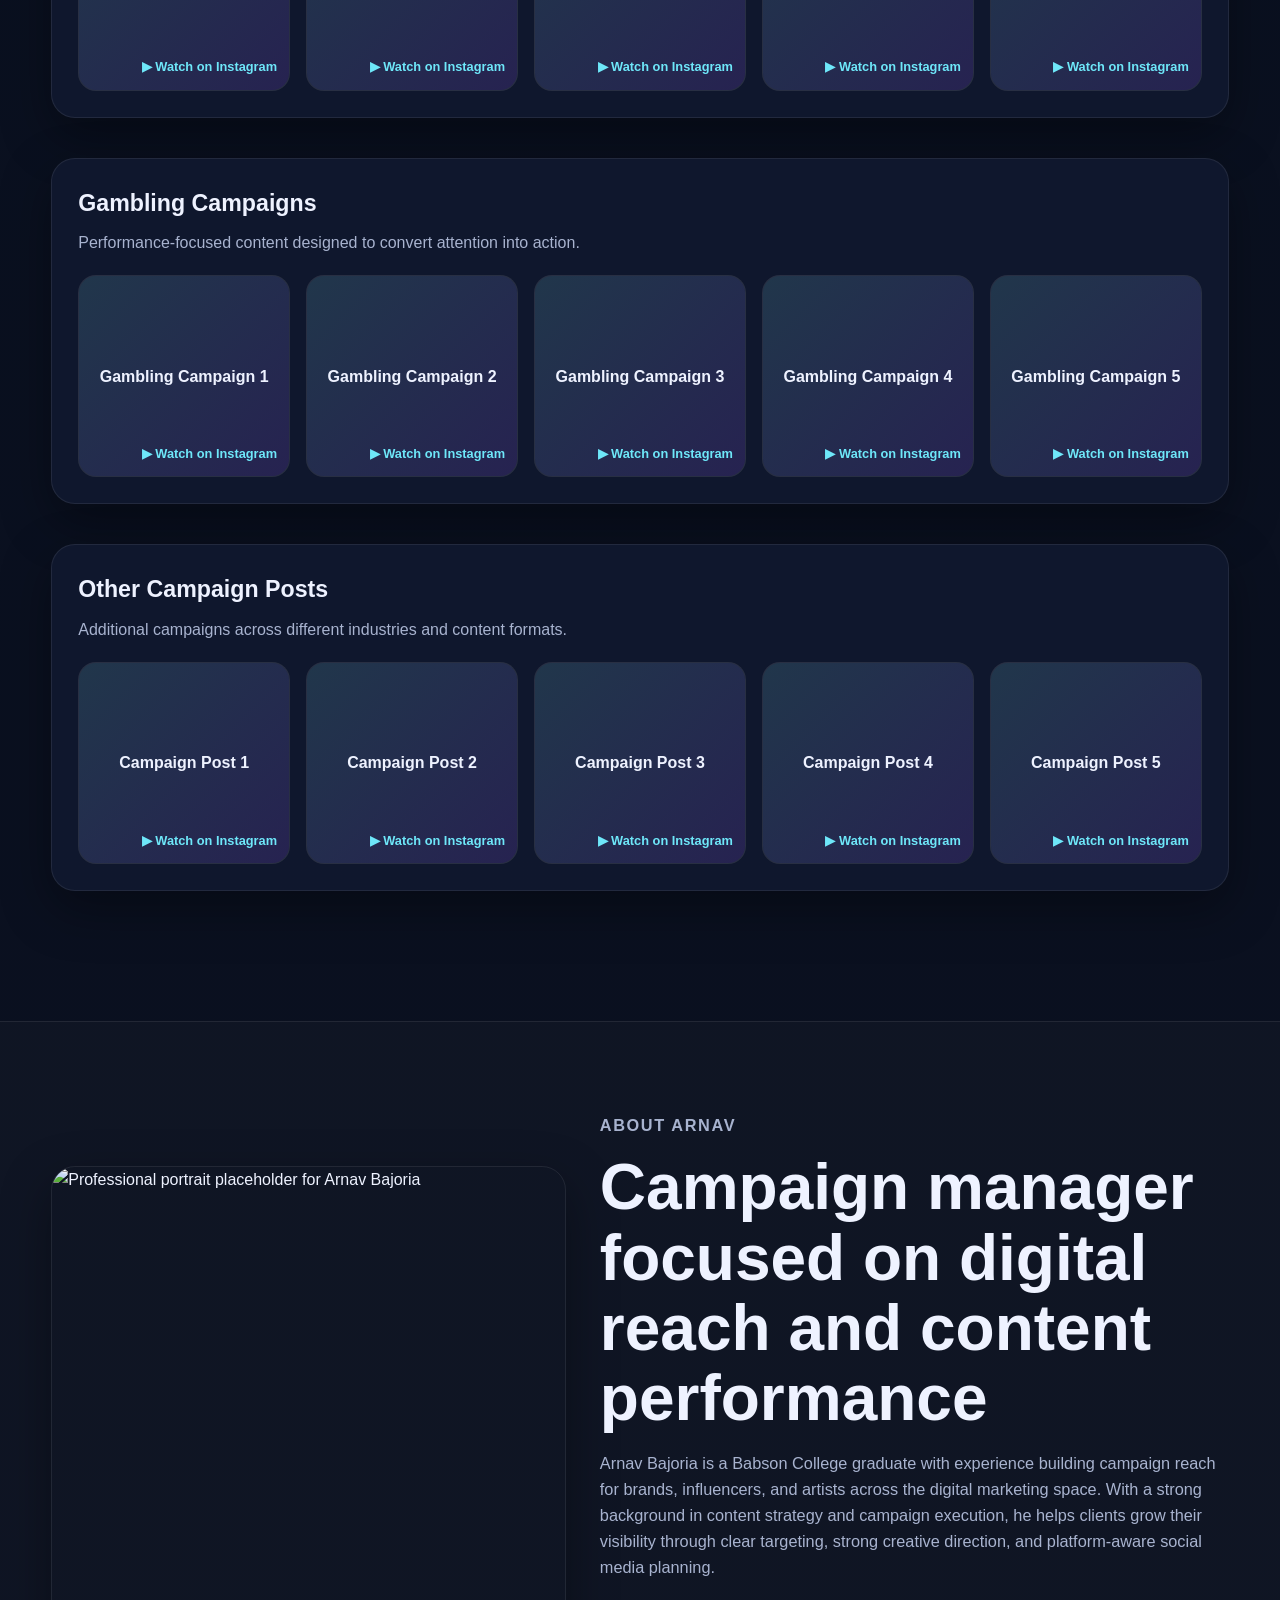
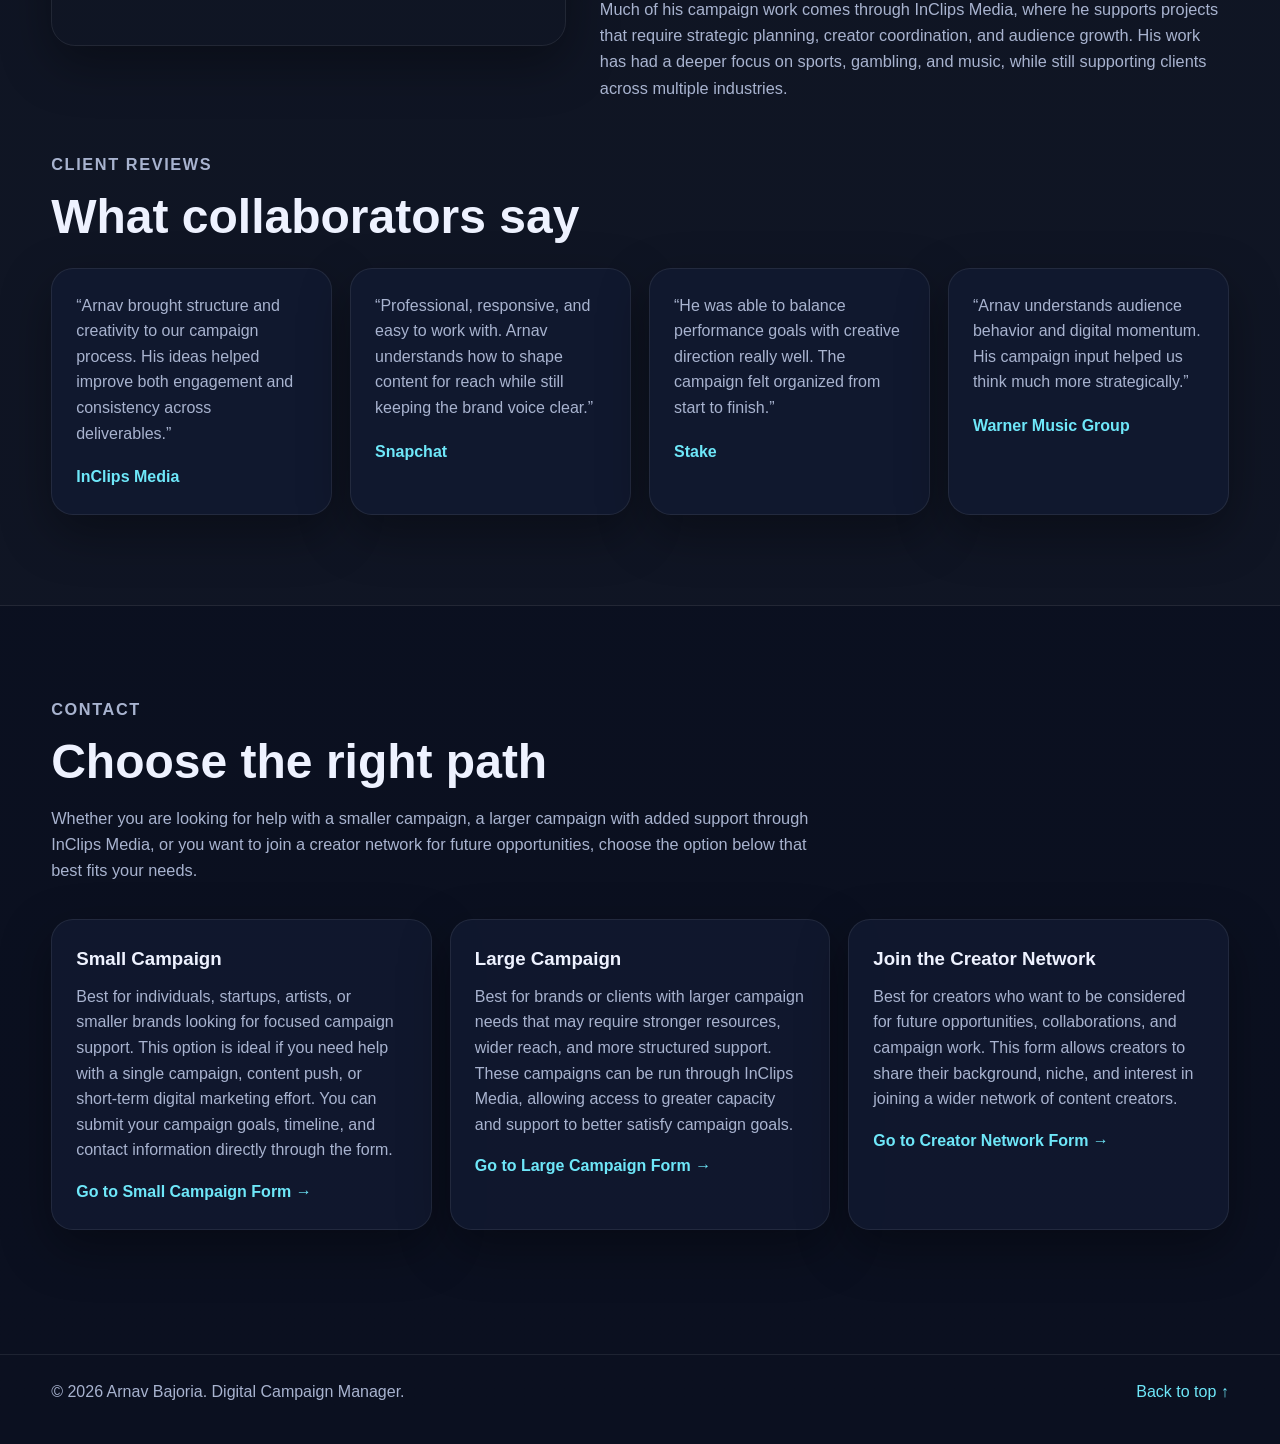
==== commit 6bfe1bfe: "updated videos" ====
--- a/index.html
+++ b/index.html
@@ -81,60 +81,91 @@
     </section>
 
     <!-- WORK -->
-    <section id="work" class="section">
-      <div class="container">
-        <div class="section-heading">
-          <p class="eyebrow">Proof of Work</p>
-          <h2>Campaigns organized by industry</h2>
-          <p>
-            Below are sample spaces for campaign videos. You can later replace these
-            placeholders with real embedded videos, thumbnails, or project links.
-          </p>
-        </div>
-
-        <div class="industry-block">
-          <div class="industry-header">
-            <h3>Sports Campaigns</h3>
-            <p>High-energy content built for fan engagement, awareness, and reach.</p>
-          </div>
-          <div class="video-grid">
-            <div class="video-card"><div class="video-placeholder">Sports Video 1</div></div>
-            <div class="video-card"><div class="video-placeholder">Sports Video 2</div></div>
-            <div class="video-card"><div class="video-placeholder">Sports Video 3</div></div>
-            <div class="video-card"><div class="video-placeholder">Sports Video 4</div></div>
-            <div class="video-card"><div class="video-placeholder">Sports Video 5</div></div>
-          </div>
-        </div>
-
-        <div class="industry-block">
-          <div class="industry-header">
-            <h3>Gambling Campaigns</h3>
-            <p>Performance-focused content designed to convert attention into action.</p>
-          </div>
-          <div class="video-grid">
-            <div class="video-card"><div class="video-placeholder">Gambling Video 1</div></div>
-            <div class="video-card"><div class="video-placeholder">Gambling Video 2</div></div>
-            <div class="video-card"><div class="video-placeholder">Gambling Video 3</div></div>
-            <div class="video-card"><div class="video-placeholder">Gambling Video 4</div></div>
-            <div class="video-card"><div class="video-placeholder">Gambling Video 5</div></div>
-          </div>
-        </div>
-
-        <div class="industry-block">
-          <div class="industry-header">
-            <h3>Music Campaigns</h3>
-            <p>Creative campaigns for artists, labels, and music-led audience growth.</p>
-          </div>
-          <div class="video-grid">
-            <div class="video-card"><div class="video-placeholder">Music Video 1</div></div>
-            <div class="video-card"><div class="video-placeholder">Music Video 2</div></div>
-            <div class="video-card"><div class="video-placeholder">Music Video 3</div></div>
-            <div class="video-card"><div class="video-placeholder">Music Video 4</div></div>
-            <div class="video-card"><div class="video-placeholder">Music Video 5</div></div>
-          </div>
-        </div>
-      </div>
-    </section>
+   <section id="work" class="section">
+  <div class="container">
+    <div class="section-heading">
+      <p class="eyebrow">Proof of Work</p>
+      <h2>Campaigns organized by industry</h2>
+      <p>
+        Below are selected campaign posts organized by category. Click any card
+        to view the Instagram post in a new tab.
+      </p>
+    </div>
+
+    <div class="industry-block">
+      <div class="industry-header">
+        <h3>Sports Campaigns</h3>
+        <p>High-energy content built for fan engagement, awareness, and reach.</p>
+      </div>
+      <div class="video-grid">
+        <a href="https://www.instagram.com/reels/DWF-YWAkxef/" target="_blank" class="video-card">
+          <div class="video-placeholder">Sports Campaign 1</div>
+        </a>
+        <a href="https://www.instagram.com/reels/DWIrN4tDtTS/" target="_blank" class="video-card">
+          <div class="video-placeholder">Sports Campaign 2</div>
+        </a>
+        <a href="https://www.instagram.com/reels/DWDbeBXDE3r/" target="_blank" class="video-card">
+          <div class="video-placeholder">Sports Campaign 3</div>
+        </a>
+        <a href="https://www.instagram.com/reels/DWJwdx6kQEa/" target="_blank" class="video-card">
+          <div class="video-placeholder">Sports Campaign 4</div>
+        </a>
+        <a href="https://www.instagram.com/reels/DWDISmLkm7F/" target="_blank" class="video-card">
+          <div class="video-placeholder">Sports Campaign 5</div>
+        </a>
+      </div>
+    </div>
+
+    <div class="industry-block">
+      <div class="industry-header">
+        <h3>Gambling Campaigns</h3>
+        <p>Performance-focused content designed to convert attention into action.</p>
+      </div>
+      <div class="video-grid">
+        <a href="https://www.instagram.com/reels/DWGNx7_DHPn/" target="_blank" class="video-card">
+          <div class="video-placeholder">Gambling Campaign 1</div>
+        </a>
+        <a href="https://www.instagram.com/reels/DWIpaNuDCQA/" target="_blank" class="video-card">
+          <div class="video-placeholder">Gambling Campaign 2</div>
+        </a>
+        <a href="https://www.instagram.com/reels/DWCuFXWk78A/" target="_blank" class="video-card">
+          <div class="video-placeholder">Gambling Campaign 3</div>
+        </a>
+        <a href="https://www.instagram.com/reels/DV6aDS3kg6P/" target="_blank" class="video-card">
+          <div class="video-placeholder">Gambling Campaign 4</div>
+        </a>
+        <a href="https://www.instagram.com/reels/DWDxLIlAte7/" target="_blank" class="video-card">
+          <div class="video-placeholder">Gambling Campaign 5</div>
+        </a>
+      </div>
+    </div>
+
+    <div class="industry-block">
+      <div class="industry-header">
+        <h3>Other Campaign Posts</h3>
+        <p>Additional campaigns across different industries and content formats.</p>
+      </div>
+      <div class="video-grid">
+        <a href="https://www.instagram.com/reels/DRuE1SzjCKx/" target="_blank" class="video-card">
+          <div class="video-placeholder">Campaign Post 1</div>
+        </a>
+        <a href="https://www.instagram.com/reels/DR5hGxnDzhs/" target="_blank" class="video-card">
+          <div class="video-placeholder">Campaign Post 2</div>
+        </a>
+        <a href="https://www.instagram.com/reels/DRuJP9iAbgX/" target="_blank" class="video-card">
+          <div class="video-placeholder">Campaign Post 3</div>
+        </a>
+        <a href="https://www.instagram.com/reels/DR1MlY1Ae2B/" target="_blank" class="video-card">
+          <div class="video-placeholder">Campaign Post 4</div>
+        </a>
+        <a href="https://www.instagram.com/reels/DRvaqMviB3c/" target="_blank" class="video-card">
+          <div class="video-placeholder">Campaign Post 5</div>
+        </a>
+      </div>
+    </div>
+  </div>
+</section>
+
 
     <!-- ABOUT -->
     <section id="about" class="section alt-section">
--- a/styles.css
+++ b/styles.css
@@ -268,10 +268,20 @@
 }
 
 .video-card {
+  display: block;
+  text-decoration: none;
+  color: inherit;
   background: rgba(255, 255, 255, 0.03);
   border: 1px solid var(--line);
   border-radius: 18px;
   overflow: hidden;
+  transition: 0.25s ease;
+}
+
+.video-card:hover {
+  transform: translateY(-6px);
+  border-color: rgba(110, 231, 249, 0.5);
+  box-shadow: 0 14px 28px rgba(0, 0, 0, 0.25);
 }
 
 .video-placeholder {
@@ -283,8 +293,19 @@
   padding: 16px;
   color: var(--text);
   font-weight: 700;
+  position: relative;
   background:
     linear-gradient(135deg, rgba(110, 231, 249, 0.12), rgba(124, 58, 237, 0.16));
+}
+
+.video-placeholder::after {
+  content: "▶ Watch on Instagram";
+  position: absolute;
+  bottom: 12px;
+  right: 12px;
+  font-size: 0.8rem;
+  color: var(--accent);
+  font-weight: 600;
 }
 
 .about-grid {
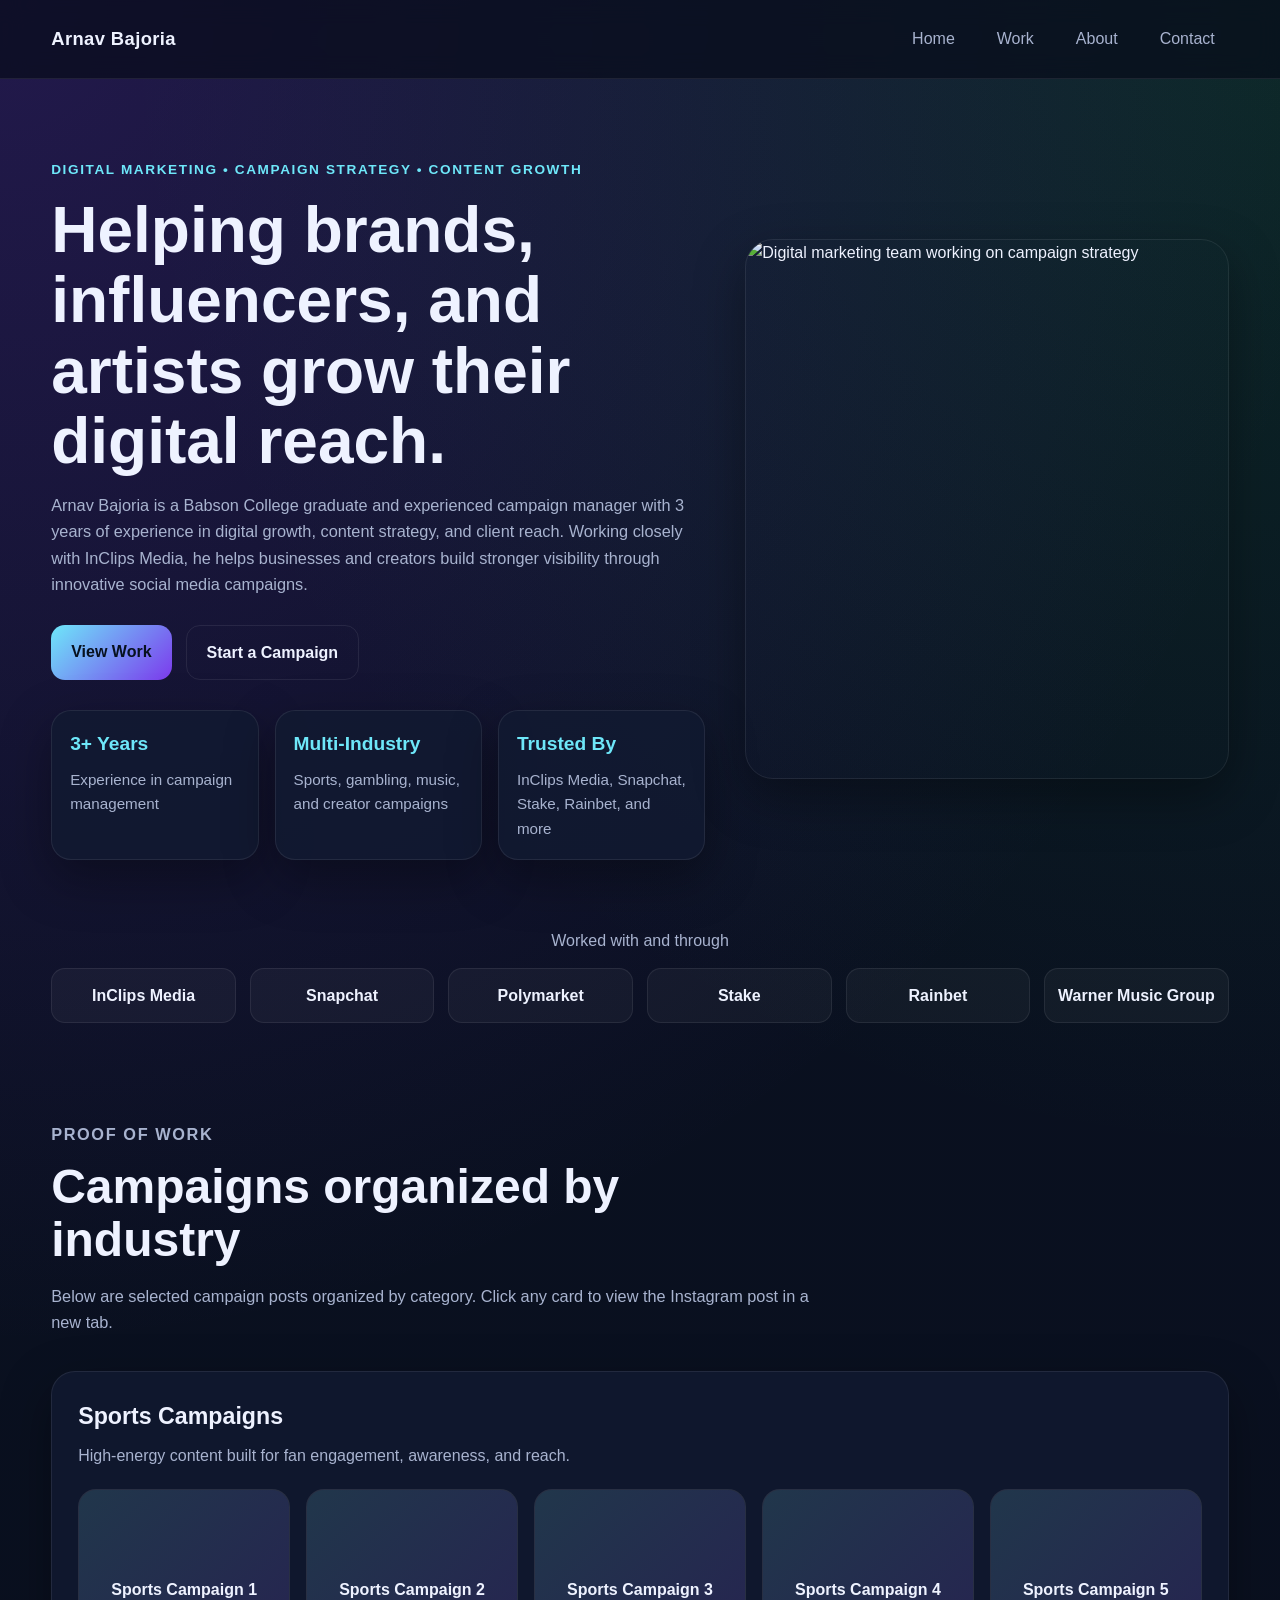
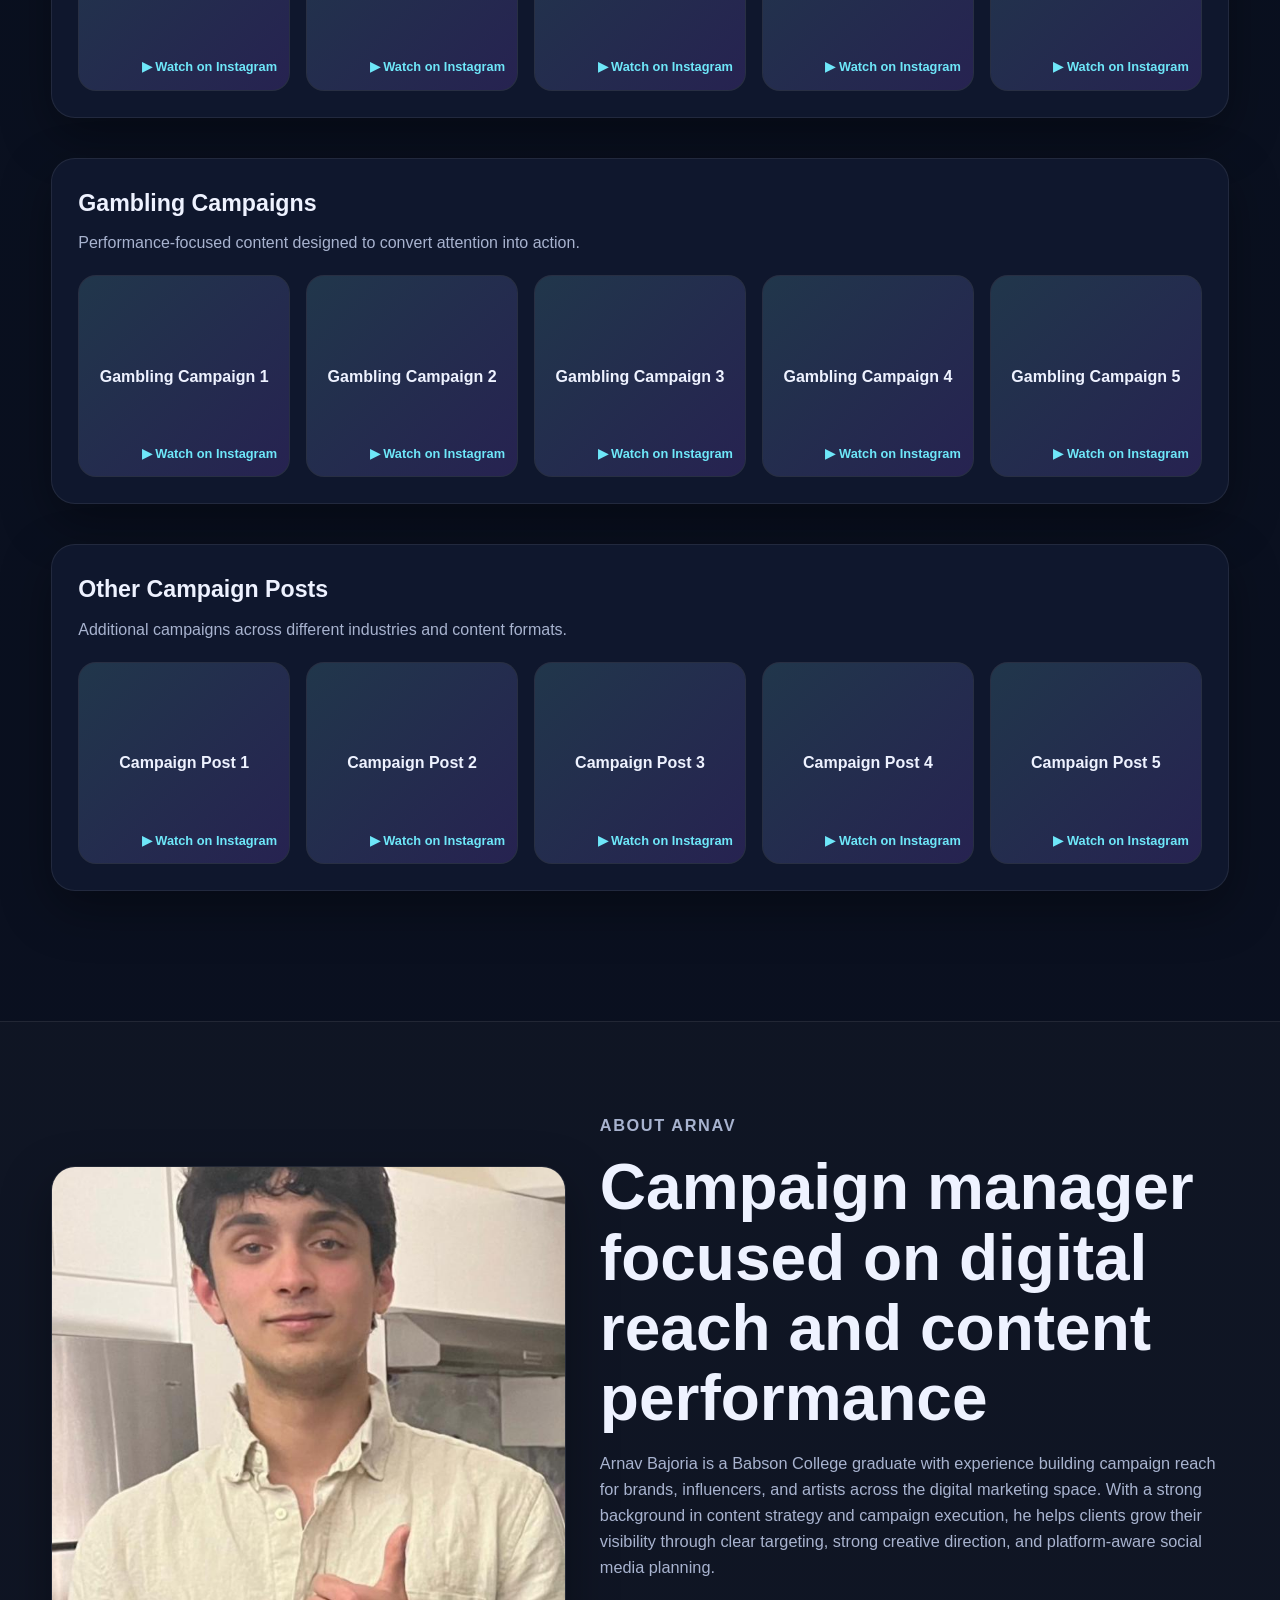
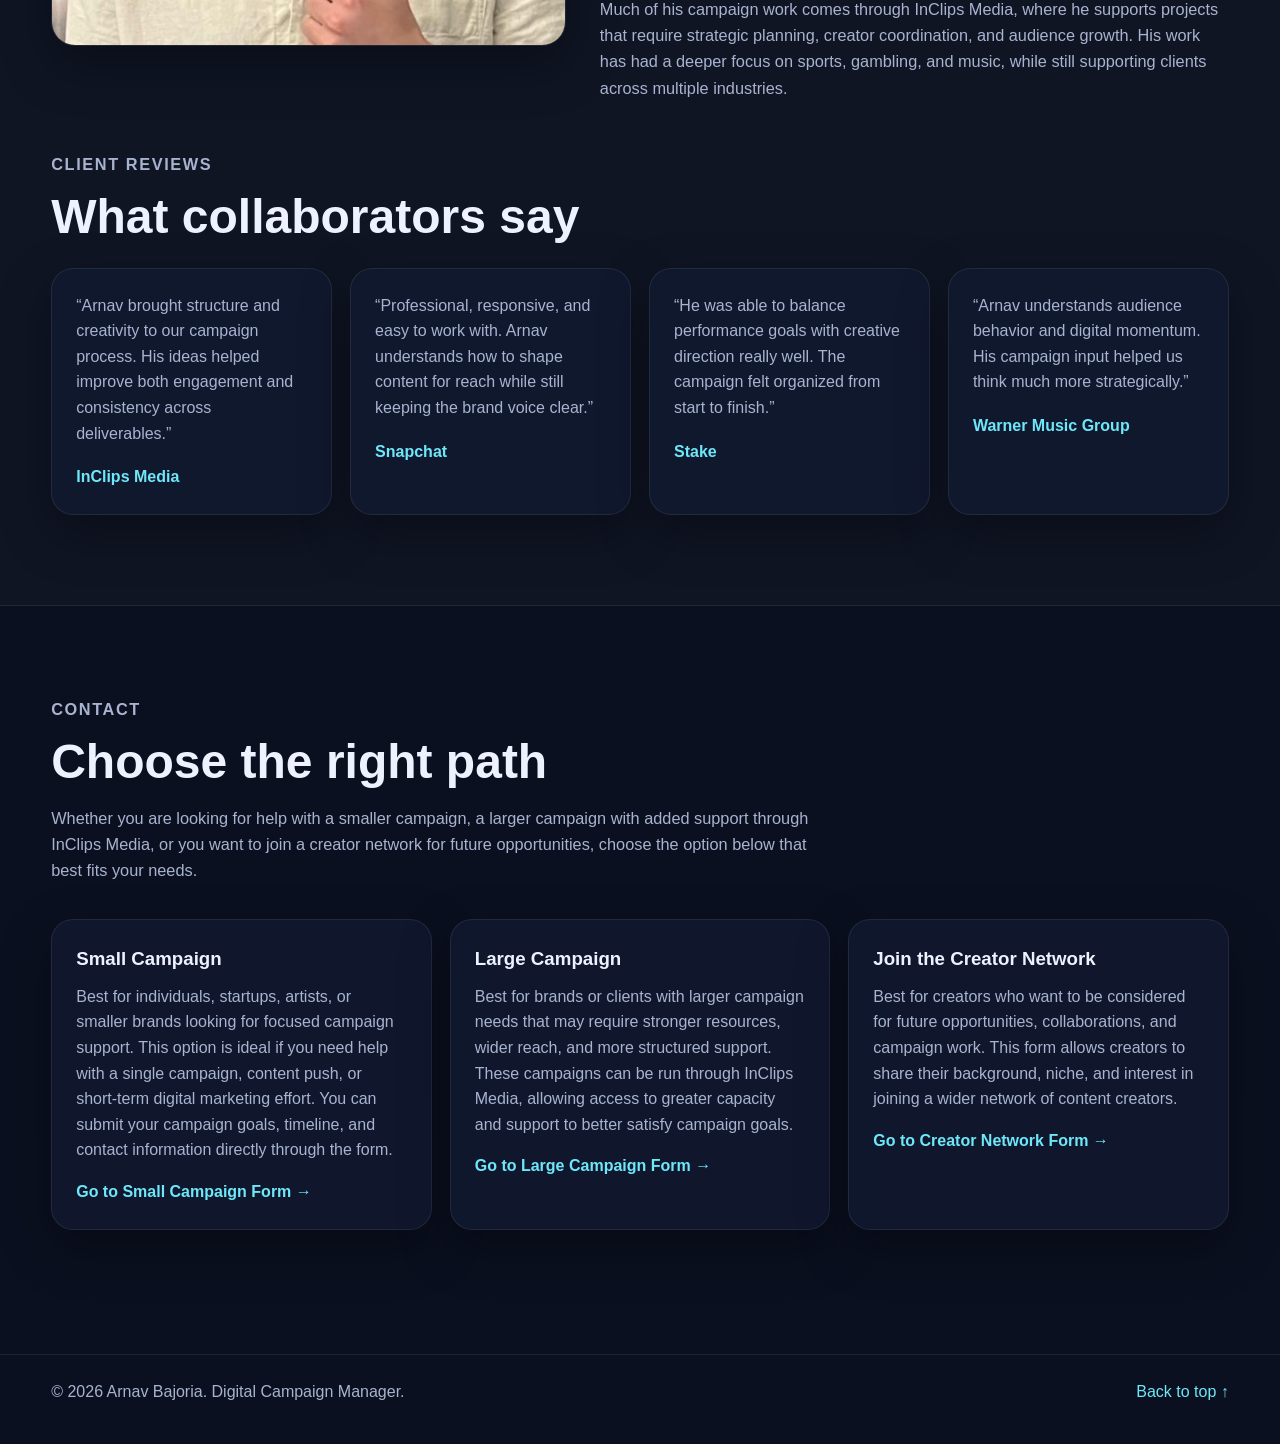
==== commit cea34d94: "final touches" ====
--- a/index.html
+++ b/index.html
@@ -173,7 +173,7 @@
         <div class="about-grid">
           <div class="about-image">
             <img
-              src="https://images.unsplash.com/photo-1500648767791-00dcc994a43e?auto=format&fit=crop&w=900&q=80"
+              src="images/image1.jpeg"
               alt="Professional portrait placeholder for Arnav Bajoria"
             />
           </div>
